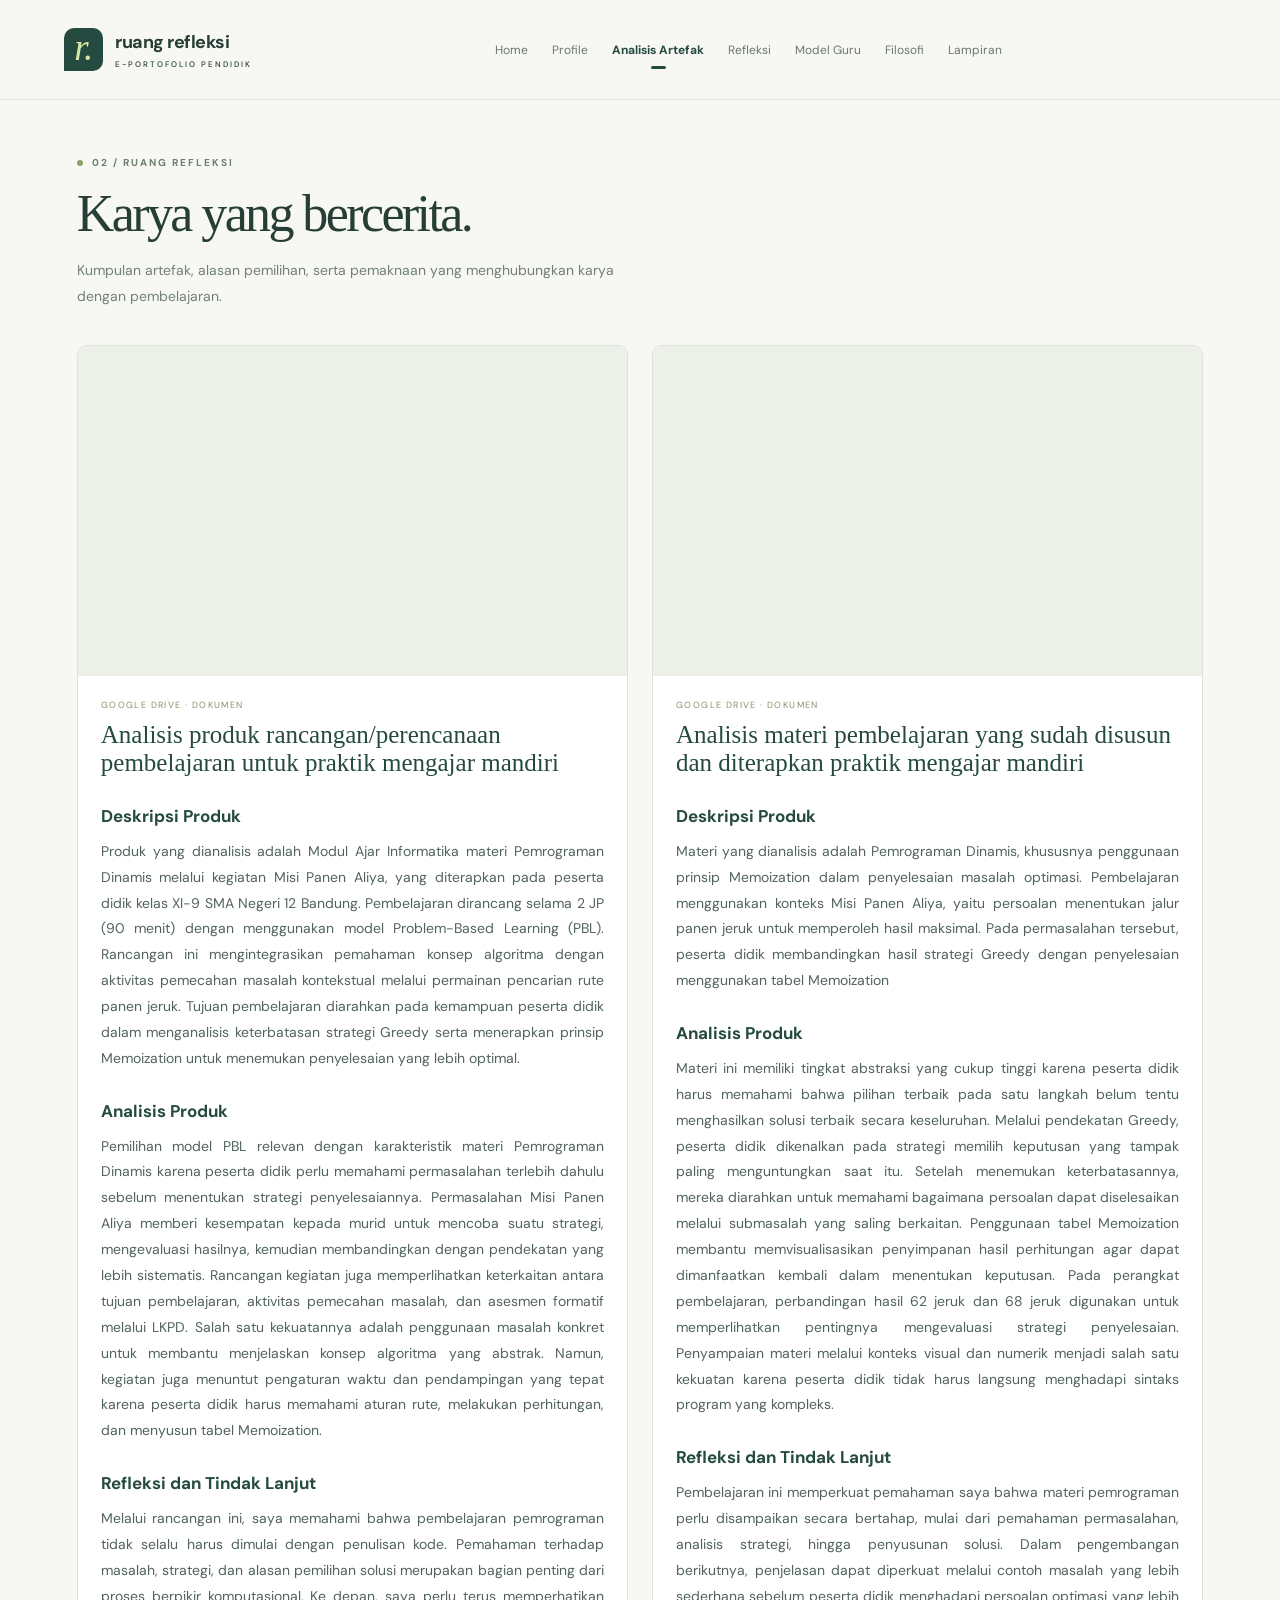
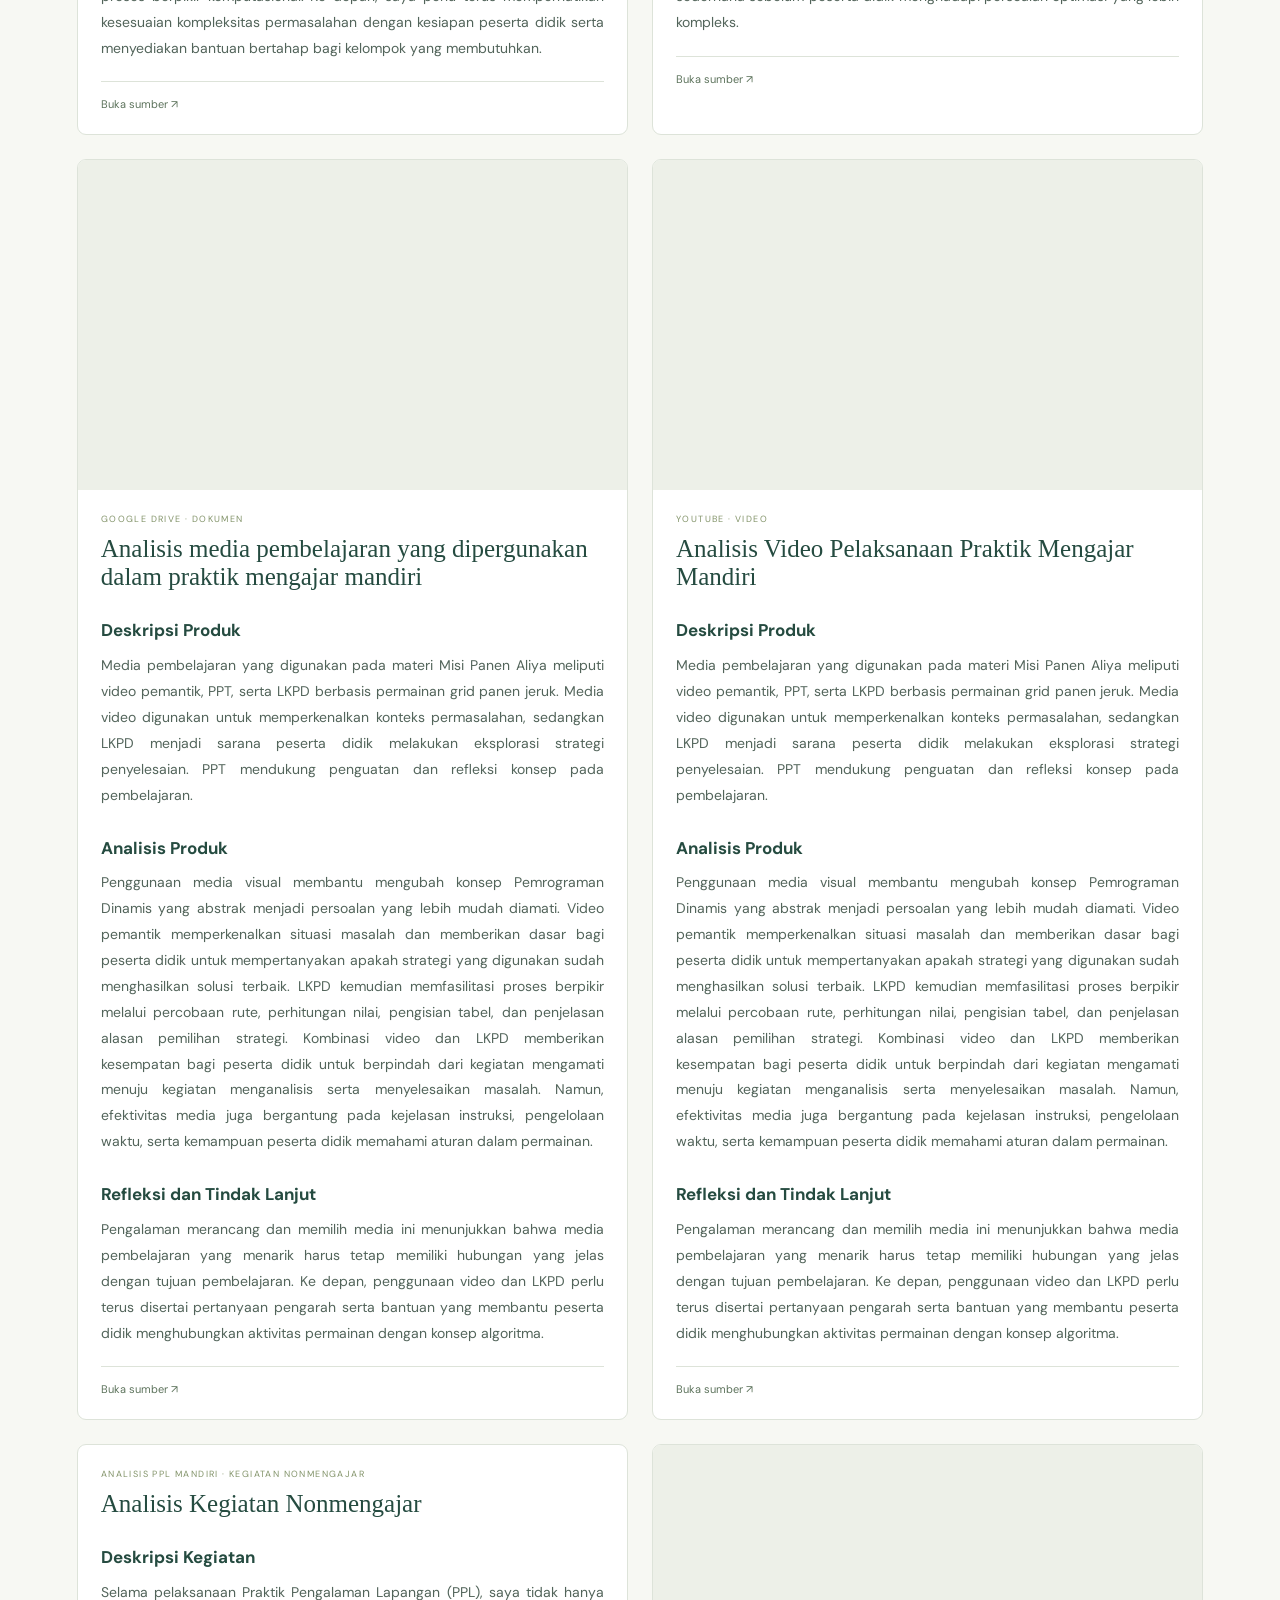
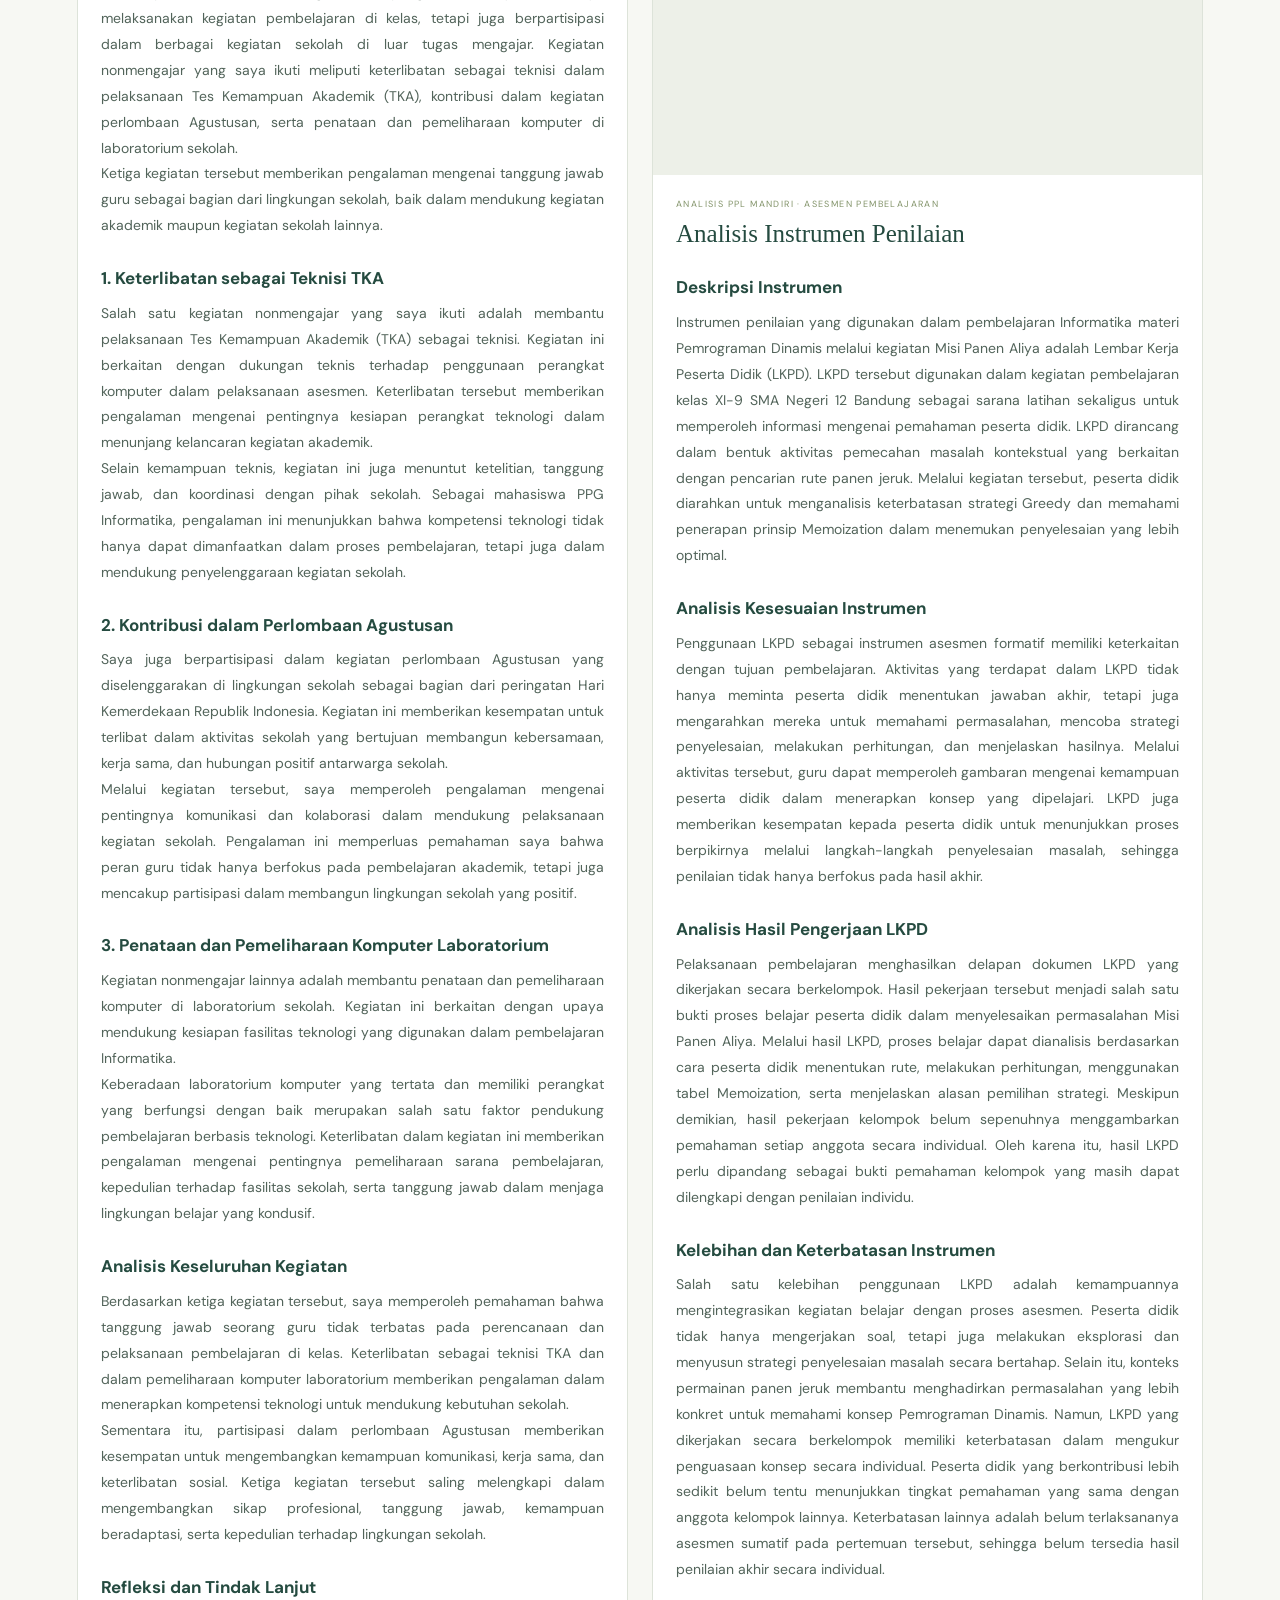
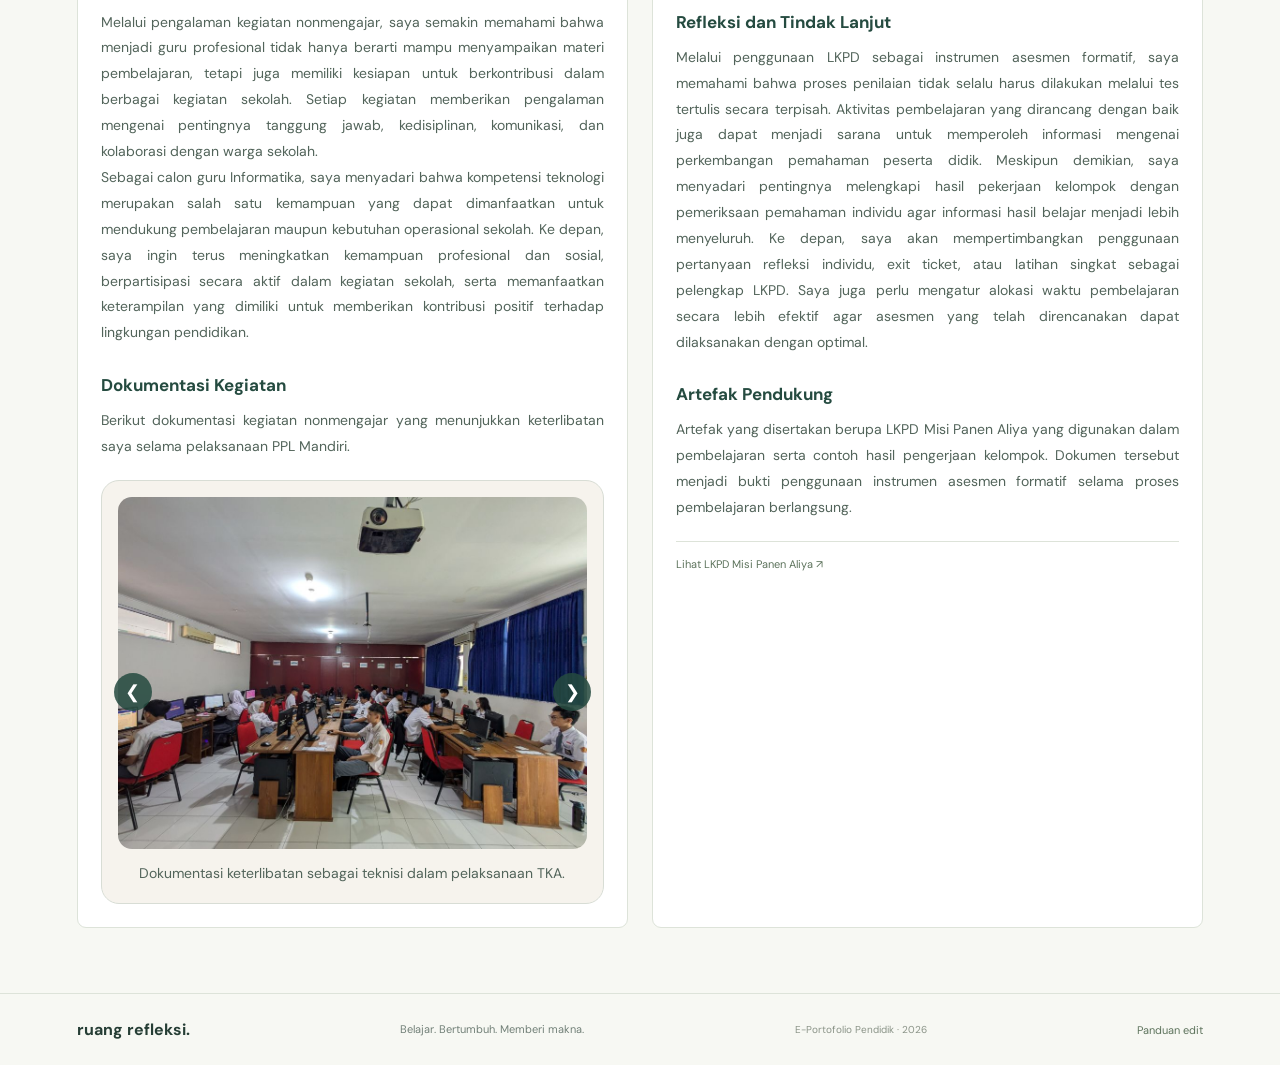
==== analisis-artefak.html @ 3b5f4625 "Add files via upload" ====
<!DOCTYPE html>
<html lang="id">
 <head>
  <meta charset="utf-8"/>
  <meta content="width=device-width, initial-scale=1" name="viewport"/>
  <meta content="#254b40" name="theme-color"/>
  <meta content="E-portofolio perjalanan belajar dan praktik seorang pendidik." name="description"/>
  <title>
   Analisis Artefak · Ruang Refleksi
  </title>
  <link href="assets/css/style.css" rel="stylesheet"/>
 </head>
 <body data-page="analisis">
  <header>
   <a class="brand" href="index.html">
    <span class="brand-icon">
     r.
    </span>
    <span>
     <span id="site-name">
      ruang refleksi
     </span>
     <small id="site-tagline">
      E-PORTOFOLIO PENDIDIK
     </small>
    </span>
   </a>
   <button aria-expanded="false" aria-label="Buka navigasi" class="menu">
    ☰
   </button>
   <nav aria-label="Navigasi utama">
    <a href="index.html">
     Home
    </a>
    <a href="profile.html">
     Profile
    </a>
    <a aria-current="page" class="active" href="analisis-artefak.html">
     Analisis Artefak
    </a>
    <a href="refleksi.html">
     Refleksi
    </a>
    <a href="model-guru.html">
     Model Guru
    </a>
    <a href="filosofi.html">
     Filosofi
    </a>
    <a href="lampiran.html">
     Lampiran
    </a>
   </nav>
  </header>
  <main id="main">
   <!-- KONTEN MULAI — EDIT TEKS LANGSUNG DI HTML INI. -->
   <section class="page-head">
    <div>
     <span class="eyebrow">
      02 / RUANG REFLEKSI
     </span>
     <h1>
      Karya yang bercerita.
     </h1>
     <p>
      Kumpulan artefak, alasan pemilihan, serta pemaknaan yang menghubungkan karya dengan pembelajaran.
     </p>
    </div>
   </section>
   <section class="content">
    <div class="media-grid">
     
 <article class="media-card">
  <div class="media-body">
    <div class="media-type">GOOGLE DRIVE · DOKUMEN</div>
    
    <h2>Analisis produk rancangan/perencanaan pembelajaran untuk praktik mengajar mandiri</h2>
    <p>
      <h3>Deskripsi Produk</h3>
      <p>
        Produk yang dianalisis adalah Modul Ajar Informatika materi Pemrograman Dinamis melalui kegiatan Misi Panen Aliya, yang diterapkan pada peserta didik kelas XI-9 SMA Negeri 12 Bandung.
        Pembelajaran dirancang selama 2 JP (90 menit) dengan menggunakan model Problem-Based Learning (PBL). Rancangan ini mengintegrasikan pemahaman konsep algoritma dengan aktivitas pemecahan masalah kontekstual melalui permainan pencarian rute panen jeruk.
        Tujuan pembelajaran diarahkan pada kemampuan peserta didik dalam menganalisis keterbatasan strategi Greedy serta menerapkan prinsip Memoization untuk menemukan penyelesaian yang lebih optimal.
      </p>
      <h3>Analisis Produk</h3>
      <p>
        Pemilihan model PBL relevan dengan karakteristik materi Pemrograman Dinamis karena peserta didik perlu memahami permasalahan terlebih dahulu sebelum menentukan strategi penyelesaiannya. Permasalahan Misi Panen Aliya memberi kesempatan kepada murid untuk mencoba suatu strategi, mengevaluasi hasilnya, kemudian membandingkan dengan pendekatan yang lebih sistematis.
        Rancangan kegiatan juga memperlihatkan keterkaitan antara tujuan pembelajaran, aktivitas pemecahan masalah, dan asesmen formatif melalui LKPD.
        Salah satu kekuatannya adalah penggunaan masalah konkret untuk membantu menjelaskan konsep algoritma yang abstrak. Namun, kegiatan juga menuntut pengaturan waktu dan pendampingan yang tepat karena peserta didik harus memahami aturan rute, melakukan perhitungan, dan menyusun tabel Memoization.
      </p>
      <h3>Refleksi dan Tindak Lanjut</h3>
      <p>
        Melalui rancangan ini, saya memahami bahwa pembelajaran pemrograman tidak selalu harus dimulai dengan penulisan kode. Pemahaman terhadap masalah, strategi, dan alasan pemilihan solusi merupakan bagian penting dari proses berpikir komputasional.
        Ke depan, saya perlu terus memperhatikan kesesuaian kompleksitas permasalahan dengan kesiapan peserta didik serta menyediakan bantuan bertahap bagi kelompok yang membutuhkan.
      </p>
    </p>
    <div class="media-actions">
      
      <a class="text-link" data-preview href="https://docs.google.com/document/d/1pBpJuQfBL2lelAyznO2Mz57FX7ODbVGz/edit?usp=drive_link&ouid=106558364409421947806&rtpof=true&sd=true" target="_blank" rel="noopener noreferrer">Buka sumber ↗</a>
    </div>
  </div>
</article>
 <article class="media-card">
  <div class="media-body">
    <div class="media-type">GOOGLE DRIVE · DOKUMEN</div>
    
    <h2>Analisis materi pembelajaran yang sudah disusun dan diterapkan praktik mengajar mandiri</h2>
    <p>
      <h3>Deskripsi Produk</h3>
      <p>
        Materi yang dianalisis adalah Pemrograman Dinamis, khususnya penggunaan prinsip Memoization dalam penyelesaian masalah optimasi.
        Pembelajaran menggunakan konteks Misi Panen Aliya, yaitu persoalan menentukan jalur panen jeruk untuk memperoleh hasil maksimal. 
        Pada permasalahan tersebut, peserta didik membandingkan hasil strategi Greedy dengan penyelesaian menggunakan tabel Memoization
      </p>
      <h3>Analisis Produk</h3>
      <p>
        Materi ini memiliki tingkat abstraksi yang cukup tinggi karena peserta didik harus memahami bahwa pilihan terbaik pada satu langkah belum tentu menghasilkan solusi terbaik secara keseluruhan.
        Melalui pendekatan Greedy, peserta didik dikenalkan pada strategi memilih keputusan yang tampak paling menguntungkan saat itu. Setelah menemukan keterbatasannya, mereka diarahkan untuk memahami bagaimana persoalan dapat diselesaikan melalui submasalah yang saling berkaitan.
        Penggunaan tabel Memoization membantu memvisualisasikan penyimpanan hasil perhitungan agar dapat dimanfaatkan kembali dalam menentukan keputusan.
        Pada perangkat pembelajaran, perbandingan hasil 62 jeruk dan 68 jeruk digunakan untuk memperlihatkan pentingnya mengevaluasi strategi penyelesaian.
        Penyampaian materi melalui konteks visual dan numerik menjadi salah satu kekuatan karena peserta didik tidak harus langsung menghadapi sintaks program yang kompleks.
      </p>
      <h3>Refleksi dan Tindak Lanjut</h3>
      <p>
        Pembelajaran ini memperkuat pemahaman saya bahwa materi pemrograman perlu disampaikan secara bertahap, mulai dari pemahaman permasalahan, analisis strategi, hingga penyusunan solusi.
        Dalam pengembangan berikutnya, penjelasan dapat diperkuat melalui contoh masalah yang lebih sederhana sebelum peserta didik menghadapi persoalan optimasi yang lebih kompleks.
      </p>
    </p>
    <div class="media-actions">
      
      <a class="text-link" data-preview href="https://docs.google.com/presentation/d/1k8pSFnNzB1eHciwEt_ORWK68KQJQaun9/edit?usp=drive_link&ouid=106558364409421947806&rtpof=true&sd=true" target="_blank" rel="noopener noreferrer">Buka sumber ↗</a>
    </div>
  </div>
</article>
</article>
 <article class="media-card">
  <div class="media-body">
    <div class="media-type">GOOGLE DRIVE · DOKUMEN</div>
    
    <h2>Analisis media pembelajaran yang dipergunakan dalam praktik mengajar mandiri</h2>
    <p>
      <h3>Deskripsi Produk</h3>
      <p>
        Media pembelajaran yang digunakan pada materi Misi Panen Aliya meliputi video pemantik, PPT, serta LKPD berbasis permainan grid panen jeruk.
        Media video digunakan untuk memperkenalkan konteks permasalahan, sedangkan LKPD menjadi sarana peserta didik melakukan eksplorasi strategi penyelesaian.
        PPT mendukung penguatan dan refleksi konsep pada pembelajaran.
      </p>
      <h3>Analisis Produk</h3>
      <p>
        Penggunaan media visual membantu mengubah konsep Pemrograman Dinamis yang abstrak menjadi persoalan yang lebih mudah diamati.
        Video pemantik memperkenalkan situasi masalah dan memberikan dasar bagi peserta didik untuk mempertanyakan apakah strategi yang digunakan sudah menghasilkan solusi terbaik.
        LKPD kemudian memfasilitasi proses berpikir melalui percobaan rute, perhitungan nilai, pengisian tabel, dan penjelasan alasan pemilihan strategi.
        Kombinasi video dan LKPD memberikan kesempatan bagi peserta didik untuk berpindah dari kegiatan mengamati menuju kegiatan menganalisis serta menyelesaikan masalah.
        Namun, efektivitas media juga bergantung pada kejelasan instruksi, pengelolaan waktu, serta kemampuan peserta didik memahami aturan dalam permainan.
      </p>
      <h3>Refleksi dan Tindak Lanjut</h3>
      <p>
        Pengalaman merancang dan memilih media ini menunjukkan bahwa media pembelajaran yang menarik harus tetap memiliki hubungan yang jelas dengan tujuan pembelajaran.
        Ke depan, penggunaan video dan LKPD perlu terus disertai pertanyaan pengarah serta bantuan yang membantu peserta didik menghubungkan aktivitas permainan dengan konsep algoritma.
      </p>
    </p>
    <div class="media-actions">
      
      <a class="text-link" data-preview href="https://drive.google.com/file/d/1yFOC3ZKuIedPzsVJZBYHTRuFEdhdNtjp/view?usp=drive_link" target="_blank" rel="noopener noreferrer">Buka sumber ↗</a>
    </div>
  </div>
</article>
 <article class="media-card">
  <div class="media-body">
    <div class="media-type">YOUTUBE · VIDEO</div>
    
    <h2>Analisis Video Pelaksanaan Praktik Mengajar Mandiri</h2>

    <p>
      <h3>Deskripsi Produk</h3>
      <p>
        Media pembelajaran yang digunakan pada materi Misi Panen Aliya meliputi video pemantik, PPT, serta LKPD berbasis permainan grid panen jeruk.
        Media video digunakan untuk memperkenalkan konteks permasalahan, sedangkan LKPD menjadi sarana peserta didik melakukan eksplorasi strategi penyelesaian.
        PPT mendukung penguatan dan refleksi konsep pada pembelajaran.
      </p>
      <h3>Analisis Produk</h3>
      <p>
        Penggunaan media visual membantu mengubah konsep Pemrograman Dinamis yang abstrak menjadi persoalan yang lebih mudah diamati.
        Video pemantik memperkenalkan situasi masalah dan memberikan dasar bagi peserta didik untuk mempertanyakan apakah strategi yang digunakan sudah menghasilkan solusi terbaik.
        LKPD kemudian memfasilitasi proses berpikir melalui percobaan rute, perhitungan nilai, pengisian tabel, dan penjelasan alasan pemilihan strategi.
        Kombinasi video dan LKPD memberikan kesempatan bagi peserta didik untuk berpindah dari kegiatan mengamati menuju kegiatan menganalisis serta menyelesaikan masalah.
        Namun, efektivitas media juga bergantung pada kejelasan instruksi, pengelolaan waktu, serta kemampuan peserta didik memahami aturan dalam permainan.
      </p>
      <h3>Refleksi dan Tindak Lanjut</h3>
      <p>
        Pengalaman merancang dan memilih media ini menunjukkan bahwa media pembelajaran yang menarik harus tetap memiliki hubungan yang jelas dengan tujuan pembelajaran.
        Ke depan, penggunaan video dan LKPD perlu terus disertai pertanyaan pengarah serta bantuan yang membantu peserta didik menghubungkan aktivitas permainan dengan konsep algoritma.
      </p>
    </p>
    <div class="media-actions">  
      <a class="text-link" data-preview href="https://drive.google.com/file/d/1ST6KgfFEPW5kL6ogwT5HmSMryOn9hxet/view?usp=drivesdk" target="_blank" rel="noopener noreferrer">Buka sumber ↗</a>
    </div>
  </div>
</article>

<article class="media-card">
  <div class="media-body">

    <div class="media-type">
      ANALISIS PPL MANDIRI · KEGIATAN NONMENGAJAR
    </div>

    <h2>Analisis Kegiatan Nonmengajar</h2>

    <h3>Deskripsi Kegiatan</h3>
    <p>
      Selama pelaksanaan Praktik Pengalaman Lapangan (PPL), saya tidak hanya
      melaksanakan kegiatan pembelajaran di kelas, tetapi juga berpartisipasi
      dalam berbagai kegiatan sekolah di luar tugas mengajar. Kegiatan
      nonmengajar yang saya ikuti meliputi keterlibatan sebagai teknisi dalam
      pelaksanaan Tes Kemampuan Akademik (TKA), kontribusi dalam kegiatan
      perlombaan Agustusan, serta penataan dan pemeliharaan komputer di
      laboratorium sekolah.
    </p>

    <p>
      Ketiga kegiatan tersebut memberikan pengalaman mengenai tanggung jawab
      guru sebagai bagian dari lingkungan sekolah, baik dalam mendukung
      kegiatan akademik maupun kegiatan sekolah lainnya.
    </p>

    <h3>1. Keterlibatan sebagai Teknisi TKA</h3>
    <p>
      Salah satu kegiatan nonmengajar yang saya ikuti adalah membantu
      pelaksanaan Tes Kemampuan Akademik (TKA) sebagai teknisi. Kegiatan ini
      berkaitan dengan dukungan teknis terhadap penggunaan perangkat komputer
      dalam pelaksanaan asesmen. Keterlibatan tersebut memberikan pengalaman
      mengenai pentingnya kesiapan perangkat teknologi dalam menunjang
      kelancaran kegiatan akademik.
    </p>

    <p>
      Selain kemampuan teknis, kegiatan ini juga menuntut ketelitian,
      tanggung jawab, dan koordinasi dengan pihak sekolah. Sebagai mahasiswa
      PPG Informatika, pengalaman ini menunjukkan bahwa kompetensi teknologi
      tidak hanya dapat dimanfaatkan dalam proses pembelajaran, tetapi juga
      dalam mendukung penyelenggaraan kegiatan sekolah.
    </p>

    <h3>2. Kontribusi dalam Perlombaan Agustusan</h3>
    <p>
      Saya juga berpartisipasi dalam kegiatan perlombaan Agustusan yang
      diselenggarakan di lingkungan sekolah sebagai bagian dari peringatan
      Hari Kemerdekaan Republik Indonesia. Kegiatan ini memberikan
      kesempatan untuk terlibat dalam aktivitas sekolah yang bertujuan
      membangun kebersamaan, kerja sama, dan hubungan positif antarwarga
      sekolah.
    </p>

    <p>
      Melalui kegiatan tersebut, saya memperoleh pengalaman mengenai
      pentingnya komunikasi dan kolaborasi dalam mendukung pelaksanaan
      kegiatan sekolah. Pengalaman ini memperluas pemahaman saya bahwa peran
      guru tidak hanya berfokus pada pembelajaran akademik, tetapi juga
      mencakup partisipasi dalam membangun lingkungan sekolah yang positif.
    </p>

    <h3>3. Penataan dan Pemeliharaan Komputer Laboratorium</h3>
    <p>
      Kegiatan nonmengajar lainnya adalah membantu penataan dan pemeliharaan
      komputer di laboratorium sekolah. Kegiatan ini berkaitan dengan upaya
      mendukung kesiapan fasilitas teknologi yang digunakan dalam pembelajaran
      Informatika.
    </p>

    <p>
      Keberadaan laboratorium komputer yang tertata dan memiliki perangkat
      yang berfungsi dengan baik merupakan salah satu faktor pendukung
      pembelajaran berbasis teknologi. Keterlibatan dalam kegiatan ini
      memberikan pengalaman mengenai pentingnya pemeliharaan sarana
      pembelajaran, kepedulian terhadap fasilitas sekolah, serta tanggung
      jawab dalam menjaga lingkungan belajar yang kondusif.
    </p>

    <h3>Analisis Keseluruhan Kegiatan</h3>
    <p>
      Berdasarkan ketiga kegiatan tersebut, saya memperoleh pemahaman bahwa
      tanggung jawab seorang guru tidak terbatas pada perencanaan dan
      pelaksanaan pembelajaran di kelas. Keterlibatan sebagai teknisi TKA dan
      dalam pemeliharaan komputer laboratorium memberikan pengalaman dalam
      menerapkan kompetensi teknologi untuk mendukung kebutuhan sekolah.
    </p>

    <p>
      Sementara itu, partisipasi dalam perlombaan Agustusan memberikan
      kesempatan untuk mengembangkan kemampuan komunikasi, kerja sama, dan
      keterlibatan sosial. Ketiga kegiatan tersebut saling melengkapi dalam
      mengembangkan sikap profesional, tanggung jawab, kemampuan beradaptasi,
      serta kepedulian terhadap lingkungan sekolah.
    </p>

    <h3>Refleksi dan Tindak Lanjut</h3>
    <p>
      Melalui pengalaman kegiatan nonmengajar, saya semakin memahami bahwa
      menjadi guru profesional tidak hanya berarti mampu menyampaikan materi
      pembelajaran, tetapi juga memiliki kesiapan untuk berkontribusi dalam
      berbagai kegiatan sekolah. Setiap kegiatan memberikan pengalaman
      mengenai pentingnya tanggung jawab, kedisiplinan, komunikasi, dan
      kolaborasi dengan warga sekolah.
    </p>

    <p>
      Sebagai calon guru Informatika, saya menyadari bahwa kompetensi
      teknologi merupakan salah satu kemampuan yang dapat dimanfaatkan untuk
      mendukung pembelajaran maupun kebutuhan operasional sekolah. Ke depan,
      saya ingin terus meningkatkan kemampuan profesional dan sosial,
      berpartisipasi secara aktif dalam kegiatan sekolah, serta memanfaatkan
      keterampilan yang dimiliki untuk memberikan kontribusi positif terhadap
      lingkungan pendidikan.
    </p>

    <h3>Dokumentasi Kegiatan</h3>
    <p>
      Berikut dokumentasi kegiatan nonmengajar yang menunjukkan keterlibatan
      saya selama pelaksanaan PPL Mandiri.
    </p>

    <div class="photo-carousel">
      <button class="carousel-btn prev" type="button">&#10094;</button>

      <div class="carousel-track">
        <div class="carousel-slide active">
          <img src="assets/img/TKA.jpg" alt="Dokumentasi kegiatan teknisi TKA">
          <p class="caption">Dokumentasi keterlibatan sebagai teknisi dalam pelaksanaan TKA.</p>
        </div>

        <div class="carousel-slide">
          <img src="assets/img/agustusan.jpg" alt="Dokumentasi kegiatan perlombaan Agustusan">
          <p class="caption">Dokumentasi kontribusi dalam kegiatan perlombaan Agustusan di sekolah.</p>
        </div>

        <div class="carousel-slide">
          <img src="assets/img/LAB.jpg" alt="Dokumentasi penataan komputer laboratorium">
          <p class="caption">Dokumentasi penataan dan pemeliharaan komputer laboratorium sekolah.</p>
        </div>
      </div>

      <button class="carousel-btn next" type="button">&#10095;</button>
    </div>

  </div>
</article>

<article class="media-card">
  <div class="media-body">

    <div class="media-type">
      ANALISIS PPL MANDIRI · ASESMEN PEMBELAJARAN
    </div>

    <h2>
      Analisis Instrumen Penilaian
    </h2>

    <h3>Deskripsi Instrumen</h3>

    <p>
      Instrumen penilaian yang digunakan dalam pembelajaran
      Informatika materi Pemrograman Dinamis melalui kegiatan
      Misi Panen Aliya adalah Lembar Kerja Peserta Didik
      (LKPD). LKPD tersebut digunakan dalam kegiatan
      pembelajaran kelas XI-9 SMA Negeri 12 Bandung
      sebagai sarana latihan sekaligus untuk memperoleh
      informasi mengenai pemahaman peserta didik.

      LKPD dirancang dalam bentuk aktivitas pemecahan
      masalah kontekstual yang berkaitan dengan pencarian
      rute panen jeruk. Melalui kegiatan tersebut,
      peserta didik diarahkan untuk menganalisis
      keterbatasan strategi Greedy dan memahami
      penerapan prinsip Memoization dalam menemukan
      penyelesaian yang lebih optimal.
    </p>

    <h3>Analisis Kesesuaian Instrumen</h3>

    <p>
      Penggunaan LKPD sebagai instrumen asesmen formatif
      memiliki keterkaitan dengan tujuan pembelajaran.
      Aktivitas yang terdapat dalam LKPD tidak hanya
      meminta peserta didik menentukan jawaban akhir,
      tetapi juga mengarahkan mereka untuk memahami
      permasalahan, mencoba strategi penyelesaian,
      melakukan perhitungan, dan menjelaskan hasilnya.

      Melalui aktivitas tersebut, guru dapat memperoleh
      gambaran mengenai kemampuan peserta didik dalam
      menerapkan konsep yang dipelajari.

      LKPD juga memberikan kesempatan kepada peserta
      didik untuk menunjukkan proses berpikirnya
      melalui langkah-langkah penyelesaian masalah,
      sehingga penilaian tidak hanya berfokus
      pada hasil akhir.
    </p>

    <h3>Analisis Hasil Pengerjaan LKPD</h3>

    <p>
      Pelaksanaan pembelajaran menghasilkan delapan
      dokumen LKPD yang dikerjakan secara berkelompok.
      Hasil pekerjaan tersebut menjadi salah satu
      bukti proses belajar peserta didik dalam
      menyelesaikan permasalahan Misi Panen Aliya.

      Melalui hasil LKPD, proses belajar dapat
      dianalisis berdasarkan cara peserta didik
      menentukan rute, melakukan perhitungan,
      menggunakan tabel Memoization, serta
      menjelaskan alasan pemilihan strategi.

      Meskipun demikian, hasil pekerjaan kelompok
      belum sepenuhnya menggambarkan pemahaman
      setiap anggota secara individual. Oleh karena
      itu, hasil LKPD perlu dipandang sebagai
      bukti pemahaman kelompok yang masih dapat
      dilengkapi dengan penilaian individu.
    </p>

    <h3>Kelebihan dan Keterbatasan Instrumen</h3>

    <p>
      Salah satu kelebihan penggunaan LKPD adalah
      kemampuannya mengintegrasikan kegiatan belajar
      dengan proses asesmen. Peserta didik tidak
      hanya mengerjakan soal, tetapi juga melakukan
      eksplorasi dan menyusun strategi penyelesaian
      masalah secara bertahap.

      Selain itu, konteks permainan panen jeruk
      membantu menghadirkan permasalahan yang
      lebih konkret untuk memahami konsep
      Pemrograman Dinamis.

      Namun, LKPD yang dikerjakan secara berkelompok
      memiliki keterbatasan dalam mengukur penguasaan
      konsep secara individual. Peserta didik yang
      berkontribusi lebih sedikit belum tentu
      menunjukkan tingkat pemahaman yang sama
      dengan anggota kelompok lainnya.

      Keterbatasan lainnya adalah belum terlaksananya
      asesmen sumatif pada pertemuan tersebut, sehingga
      belum tersedia hasil penilaian akhir secara
      individual.
    </p>

    <h3>Refleksi dan Tindak Lanjut</h3>

    <p>
      Melalui penggunaan LKPD sebagai instrumen
      asesmen formatif, saya memahami bahwa proses
      penilaian tidak selalu harus dilakukan melalui
      tes tertulis secara terpisah.

      Aktivitas pembelajaran yang dirancang dengan
      baik juga dapat menjadi sarana untuk memperoleh
      informasi mengenai perkembangan pemahaman
      peserta didik.

      Meskipun demikian, saya menyadari pentingnya
      melengkapi hasil pekerjaan kelompok dengan
      pemeriksaan pemahaman individu agar informasi
      hasil belajar menjadi lebih menyeluruh.

      Ke depan, saya akan mempertimbangkan penggunaan
      pertanyaan refleksi individu, exit ticket,
      atau latihan singkat sebagai pelengkap LKPD.
      Saya juga perlu mengatur alokasi waktu
      pembelajaran secara lebih efektif agar
      asesmen yang telah direncanakan dapat
      dilaksanakan dengan optimal.
    </p>

    <h3>Artefak Pendukung</h3>

    <p>
      Artefak yang disertakan berupa LKPD Misi
      Panen Aliya yang digunakan dalam pembelajaran
      serta contoh hasil pengerjaan kelompok.
      Dokumen tersebut menjadi bukti penggunaan
      instrumen asesmen formatif selama proses
      pembelajaran berlangsung.
    </p>

    <div class="media-actions">
      <a
        class="text-link"
        data-preview
        href="https://drive.google.com/file/d/1ObO5wQFuP6cIlyj8eUk5MyPRuB5h0PDN/view?usp=drive_link"
        target="_blank"
        rel="noopener noreferrer">
        Lihat LKPD Misi Panen Aliya ↗
      </a>
    </div>
  </div>
</article>

     <!-- DAFTAR MEDIA SELESAI -->
    </div>
    <div class="empty" data-empty-media="">
     <span class="icon">
      ▧
     </span>
     <h2>
      Ruang untuk karya Anda.
     </h2>
     <p>
      Dokumen dan video pendukung pembelajaran akan ditampilkan di sini.
     </p>
    </div>
   </section>
   <!-- KONTEN SELESAI -->
  </main>
  <footer>
   <a class="footer-brand" href="index.html">
    ruang refleksi.
   </a>
   <p>
    Belajar. Bertumbuh. Memberi makna.
   </p>
   <span>
    E-Portofolio Pendidik · 2026
   </span>
   <a class="text-link" href="PANDUAN.html">
    Panduan edit
   </a>
  </footer>
  <script defer="True" src="assets/js/main.js">
  </script>
 </body>
</html>
---- assets/css/style.css ----
@import url('https://fonts.googleapis.com/css2?family=DM+Sans:wght@400;500;600;700&display=swap');
:root{--bg:#f7f8f3;--ink:#263e35;--muted:#728078;--line:#dde3d9;--green:#254b40;--lime:#d9e7a9;--serif:Georgia,serif}*{box-sizing:border-box}body{margin:0;background:var(--bg);color:var(--ink);font:14px 'DM Sans',sans-serif}button,input,textarea,select{font:inherit}button{cursor:pointer}a{color:inherit;text-decoration:none}header{height:100px;border-bottom:1px solid var(--line);display:flex;align-items:center;gap:28px;padding:0 5%}.brand{display:flex;align-items:center;gap:12px;white-space:nowrap;font-weight:700;font-size:18px;letter-spacing:-.5px}.brand small{display:block;font-size:8px;letter-spacing:2px;margin-top:5px;font-weight:500}.brand-icon{background:var(--green);color:var(--lime);width:39px;height:43px;border-radius:10px 10px 10px 0;text-align:center;font:italic 37px var(--serif);line-height:40px}nav{display:flex;justify-content:center;gap:24px;flex:1}nav a{font-size:12px;white-space:nowrap;color:#6c786f;padding:12px 0;position:relative}nav a.active{color:var(--green);font-weight:700}nav a.active:after{content:'';position:absolute;bottom:1px;width:15px;height:3px;border-radius:4px;background:var(--green);left:calc(50% - 7px)}.btn{display:inline-flex;align-items:center;justify-content:center;gap:18px;border:1px solid #cbd5c9;border-radius:7px;background:transparent;padding:13px 18px;color:var(--ink);font-size:12px;font-weight:600}.btn:hover{background:#e9efdf}.primary{background:var(--green);color:#fff;border-color:var(--green)}.primary:hover{background:#173d31}.settings{font-size:11px;white-space:nowrap}.menu{display:none}main{max-width:1320px;margin:auto;padding:0 6%}.eyebrow{font-size:10px;letter-spacing:2px;font-weight:700;color:#6c7f6d;display:flex;align-items:center;gap:9px}.eyebrow:before{content:'';height:6px;width:6px;border-radius:50%;background:#8aa266}h1,h2,h3,p{margin:0}h1{font:400 clamp(44px,4.9vw,70px)/1.1 var(--serif);letter-spacing:-2.6px}h1 em{color:#779064;font-weight:400}p{line-height:1.85;color:var(--muted)}.hero{display:grid;grid-template-columns:1.08fr 1fr;gap:60px;align-items:center;padding:72px 0 66px}.hero h1{margin:23px 0}.hero p{max-width:450px;font-size:14px}.hero-actions{display:flex;gap:12px;margin:29px 0}.hero-note{font-size:11px;display:flex;align-items:center;gap:10px;color:#7d897b}.hero-note span{width:20px;height:1px;background:#a1ae97}.art{height:380px;position:relative;display:flex;align-items:center;justify-content:center}.art:before{content:'';position:absolute;background:#e8edde;width:350px;height:350px;border-radius:50%}.grid-art{position:absolute;inset:10px;background-image:radial-gradient(#abb59c 1px,transparent 1px);background-size:18px 18px;opacity:.3}.paper{width:263px;height:306px;background:#fffef8;transform:rotate(-8deg);padding:26px;border:1px solid #d9dfcd;border-radius:7px;box-shadow:0 18px 25px #34462b0b;position:relative}.paper-label{font-size:8px;letter-spacing:2px;color:#839076}.paper h2{font:31px/1.1 var(--serif);margin:22px 0 16px}.paper-lines{height:30px;background:repeating-linear-gradient(transparent 0 9px,#dfe4d8 9px 10px)}.paper-tag{margin-top:17px;border:1px solid #dce3d4;display:inline-block;padding:5px 8px;font-size:8px;border-radius:4px}.small-card{position:absolute;right:-4px;bottom:41px;background:var(--green);color:#fff;width:200px;padding:23px;border-radius:8px;transform:rotate(7deg);box-shadow:0 14px 20px #34462b19}.flower{font:45px var(--serif);color:#dbe9ac;line-height:1}.small-card h3{font:23px var(--serif);margin:12px 0 8px}.small-card p{font-size:9px;color:#c5d2c6;line-height:1.6}.floating{position:absolute;top:39px;right:-10px;background:white;border:1px solid #e1e5d8;border-radius:30px;padding:11px 16px;font-size:10px;box-shadow:0 6px 15px #23392609}.floating span{color:#8ba060;margin-right:7px}.art-number{position:absolute;left:5px;bottom:12px;font:italic 14px var(--serif);color:#8d9b80}.section-head{border-top:1px solid var(--line);padding-top:30px;display:flex;align-items:end;justify-content:space-between;gap:20px;margin-bottom:26px}.section-head h2{font:32px var(--serif);letter-spacing:-.5px;margin-top:10px}.text-link{font-size:11px;color:#5d735c;display:inline-flex;gap:15px}.journey{display:grid;grid-template-columns:repeat(3,1fr);gap:18px}.journey-card{padding:25px;border:1px solid var(--line);border-radius:9px;background:#fcfdf8;position:relative;min-height:198px;transition:transform .2s,background .2s}.journey-card:hover{transform:translateY(-4px);background:#edf1e5}.card-top{display:flex;justify-content:space-between;align-items:center;margin-bottom:25px}.icon{width:37px;height:37px;border:1px solid #dce3cf;border-radius:9px;display:grid;place-items:center;font-size:21px;color:#6f8658}.card-no{font-size:10px;color:#9ba490}.journey-card h3{font:23px var(--serif);margin-bottom:9px}.journey-card p{font-size:12px;max-width:240px}.card-arrow{position:absolute;right:24px;bottom:24px}.quote{display:flex;gap:35px;align-items:center;margin:38px 0 50px;background:#edf1e3;border-radius:9px;padding:28px 35px}.quote>span{font:65px var(--serif);color:#91a376;height:50px}.quote blockquote{font:italic 23px/1.4 var(--serif);margin:0}.quote small{display:block;font:9px 'DM Sans',sans-serif;letter-spacing:1.6px;color:#849071;margin-top:9px}footer{border-top:1px solid var(--line);padding:25px 6%;display:flex;justify-content:space-between;align-items:center;font-size:10px;color:#8a9387}.footer-brand{font-size:16px;color:var(--ink);font-weight:700}footer p{font-size:11px}.page-head{padding:56px 0 35px;display:flex;justify-content:space-between;align-items:end;gap:25px}.page-head h1{font-size:52px;margin:16px 0}.page-head p{max-width:580px}.page-head .btn{white-space:nowrap}.content{padding-bottom:65px;min-height:520px}.banner{background:#eaf0df;border:1px solid #dce5ce;border-radius:8px;padding:16px 20px;font-size:12px;line-height:1.7;color:#627751;margin-bottom:25px}.toolbar{display:flex;justify-content:space-between;align-items:center;margin-bottom:25px;gap:20px}.filters{display:flex;gap:5px;padding:4px;border:1px solid var(--line);border-radius:7px}.filter{border:0;background:none;color:#7c8877;font-size:12px;padding:9px 17px;border-radius:4px}.filter.active{background:var(--green);color:#fff}.count{font-size:11px;color:#8b9585}.empty{border:1px dashed #cbd5bf;border-radius:10px;text-align:center;padding:65px 20px;background:#fafbf6}.empty .icon{margin:0 auto 20px;width:50px;height:50px}.empty h2{font:28px var(--serif);margin-bottom:12px}.empty p{max-width:440px;margin:0 auto 23px;font-size:13px}.media-grid{display:grid;grid-template-columns:1fr 1fr;gap:24px}.media-card{overflow:hidden;border:1px solid var(--line);border-radius:9px;background:#fff}.media-preview{width:100%;height:330px;background:#edf0e8;border:0;display:block}.media-preview.youtube{height:auto;aspect-ratio:16/9}.media-body{padding:23px}.media-type{font-size:9px;letter-spacing:1.4px;color:#829369;margin-bottom:10px}.media-body h2{font:25px var(--serif);margin-bottom:10px}.media-body p{font-size:12px;white-space:pre-wrap}.media-actions{display:flex;align-items:center;gap:12px;margin-top:20px;border-top:1px solid var(--line);padding-top:15px}.media-actions .text-link{margin-right:auto}.mini{font-size:11px;background:none;border:0;color:#79866e;padding:5px}.mini:hover{text-decoration:underline}.prose-grid{display:grid;grid-template-columns:280px 1fr;gap:45px}.portrait{border-radius:120px 120px 12px 12px;background:#e3ead7;min-height:310px;display:flex;align-items:center;justify-content:center;border:1px solid #d6dfc9;overflow:hidden}.portrait svg{width:150px;height:180px;color:#8da378}.profile-card{text-align:center}.profile-card h2{font:27px var(--serif);margin:20px 0 6px}.profile-card p{font-size:12px}.prose{background:#fffef9;border:1px solid var(--line);border-radius:9px;padding:35px}.prose h2{font:30px var(--serif);margin-bottom:18px}.prose h3{font:23px var(--serif);margin:25px 0 12px}.prose p{white-space:pre-wrap;font-size:14px}.principles{display:grid;grid-template-columns:1fr 1fr;gap:18px}.principle{background:#fffef9;border:1px solid var(--line);border-radius:9px;padding:29px}.principle>span{font:italic 29px var(--serif);color:#96a77e}.principle h2{font:25px var(--serif);margin:19px 0 12px}.principle p{font-size:13px;white-space:pre-wrap}.reflection{display:grid;grid-template-columns:120px 1fr;gap:30px;border-bottom:1px solid var(--line);padding:30px 0}.reflection:first-child{border-top:1px solid var(--line)}.reflection>span{font-size:10px;letter-spacing:1.4px;color:#8d9b7e}.reflection h2{font:28px var(--serif);margin-bottom:13px}.reflection p{white-space:pre-wrap;font-size:14px}.manage-grid{display:grid;gap:12px}.manage-grid .btn{justify-content:space-between}.help{font-size:12px;margin:20px 0;color:var(--muted);line-height:1.8}.warning{font-size:11px;color:#7a866e;line-height:1.7;padding:13px;background:#eff3e8;border-radius:6px}dialog{border:1px solid var(--line);border-radius:13px;padding:30px;width:min(600px,calc(100% - 28px));max-height:90vh;color:var(--ink);background:var(--bg)}dialog::backdrop{background:#19372a80;backdrop-filter:blur(4px)}.modal-top{display:flex;align-items:center;justify-content:space-between}.close{border:0;background:none;color:#607653;font-size:24px}.modal-actions .close{font-size:12px;border:1px solid var(--line)}dialog h2{font:33px var(--serif);margin:20px 0}label{display:block;font-size:12px;margin:17px 0 6px}input,textarea,select{width:100%;background:#fff;border:1px solid #ced8c7;border-radius:6px;padding:12px;color:var(--ink)}textarea{min-height:110px;resize:vertical}input:focus,textarea:focus,button:focus-visible,a:focus-visible{outline:2px solid #92a86a;outline-offset:3px}.modal-actions{display:flex;justify-content:end;gap:10px;margin-top:25px}#form-error{color:#9c442f;font-size:12px}#toast{position:fixed;bottom:25px;left:50%;transform:translateX(-50%);background:var(--green);color:#fff;border-radius:8px;padding:14px 22px;z-index:10;font-size:12px;display:none}
@media(max-width:1150px){header{gap:20px;padding:0 4%}nav{gap:15px}.settings{padding:11px;font-size:10px}.brand{font-size:16px}.hero{gap:30px}.art{transform:scale(.9)}main{padding:0 5%}}@media(max-width:900px){header{height:80px;justify-content:space-between;position:relative}.menu{display:block;border:0;background:none;font-size:23px;color:var(--ink);margin-left:auto}nav{display:none;position:absolute;top:80px;left:0;right:0;background:var(--bg);border-bottom:1px solid var(--line);padding:20px;z-index:5;flex-wrap:wrap;gap:20px}nav.open{display:flex}.hero{gap:10px;padding:45px 0}.hero h1{font-size:52px}.art{transform:scale(.8);margin:0 -30px}.hero-actions{flex-wrap:wrap}.journey-card{padding:20px}.prose-grid{grid-template-columns:220px 1fr;gap:25px}}@media(max-width:650px){.settings{font-size:10px}.brand small{font-size:7px}.hero{grid-template-columns:1fr;padding:43px 0 30px}.hero h1{font-size:52px}.hero p{font-size:13px}.art{height:330px;transform:scale(.88);max-width:380px;width:100%;margin:0 auto}.floating{right:-5px}.hero-note{font-size:10px}.journey{grid-template-columns:1fr}.journey-card{min-height:160px}.card-top{margin-bottom:15px}.journey-card p{max-width:85%}.section-head h2{font-size:29px}.section-head .text-link{display:none}.quote{padding:23px;gap:20px}.quote blockquote{font-size:20px}footer{gap:13px;flex-wrap:wrap}footer p{display:none}main{padding:0 6%}.page-head{align-items:start;flex-direction:column;padding-top:38px}.page-head h1{font-size:44px}.media-grid,.principles,.prose-grid{grid-template-columns:1fr}.portrait{min-height:230px;max-width:250px;margin:auto}.prose{padding:25px}.reflection{grid-template-columns:1fr;gap:12px}.toolbar{align-items:start;flex-direction:column;gap:12px}.filter{padding:9px 14px}.content{min-height:450px}.media-preview{height:380px}h1{letter-spacing:-1.7px}}

[hidden]{display:none!important}

.media-origin{font-size:10px!important;color:#98a28d;margin-top:10px}.brand>span:last-child{display:block}

/* Teks sekarang berupa HTML biasa. */
.prose p,.principle p,.reflection p,.media-body p{white-space:normal}
.media-error{margin:16px}
/*body[data-page="analisis"] .media-body > p {
    text-align: justify !important;
    text-align-last: left;
    line-height: 1.8;
}*/
body[data-page="analisis"] .media-body h3 {
    font-family: 'DM Sans', sans-serif;
    font-size: 17px;
    font-weight: 700;
    color: #254b40;
    margin-top: 28px;
    margin-bottom: 10px;
    line-height: 1.4;
    text-align: left;
}
body[data-page="analisis"] .media-body h2 {
    color: #254b40;
    font-family: Georgia, serif;
    font-size: 25px;
}

body[data-page="analisis"] .media-body p {
    color: #52645a;
    font-size: 14px;
    line-height: 1.85;
    text-align: justify;
}
.photo-carousel {
  position: relative;
  margin-top: 20px;
  border-radius: 18px;
  overflow: hidden;
  background: #f6f3ed;
  border: 1px solid #d8ddd5;
  padding: 16px;
}

.carousel-track {
  position: relative;
}

.carousel-slide {
  display: none;
  text-align: center;
}

.carousel-slide.active {
  display: block;
}

.carousel-slide img {
  width: 100%;
  max-height: 420px;
  object-fit: cover;
  border-radius: 14px;
  display: block;
  margin: 0 auto;
}

.carousel-slide .caption {
  margin-top: 12px;
  font-size: 13px;
  color: #5c6b63;
  text-align: center !important;
  line-height: 1.6;
}

.carousel-btn {
  position: absolute;
  top: 50%;
  transform: translateY(-50%);
  background: rgba(37, 75, 64, 0.85);
  color: #fff;
  border: none;
  width: 38px;
  height: 38px;
  border-radius: 50%;
  cursor: pointer;
  font-size: 18px;
  z-index: 3;
}

.carousel-btn.prev {
  left: 12px;
}

.carousel-btn.next {
  right: 12px;
}

.carousel-btn:hover {
  background: #254b40;
}

/* FOTO PROFIL */
.portrait {
    width: 100%;
    height: 310px;
    overflow: hidden;
    border-radius: 120px 120px 12px 12px;
    background: #e3ead7;
}

.portrait .profile-photo {
    width: 100%;
    height: 100%;
    object-fit: cover;
    object-position: center 25%;
    display: block;
}

/* REFLEKSI - RATA KANAN KIRI */
body[data-page="refleksi"] .reflection p {
    text-align: justify;
    text-align-last: left;
    white-space: normal;
    line-height: 1.9;
    font-size: 14px;
    color: #52645a;
}

/* Jarak antarbagian refleksi */
body[data-page="refleksi"] .reflection {
    padding-top: 35px;
    padding-bottom: 35px;
}

/* Judul refleksi */
body[data-page="refleksi"] .reflection h2 {
    color: #254b40;
    margin-bottom: 18px;
}
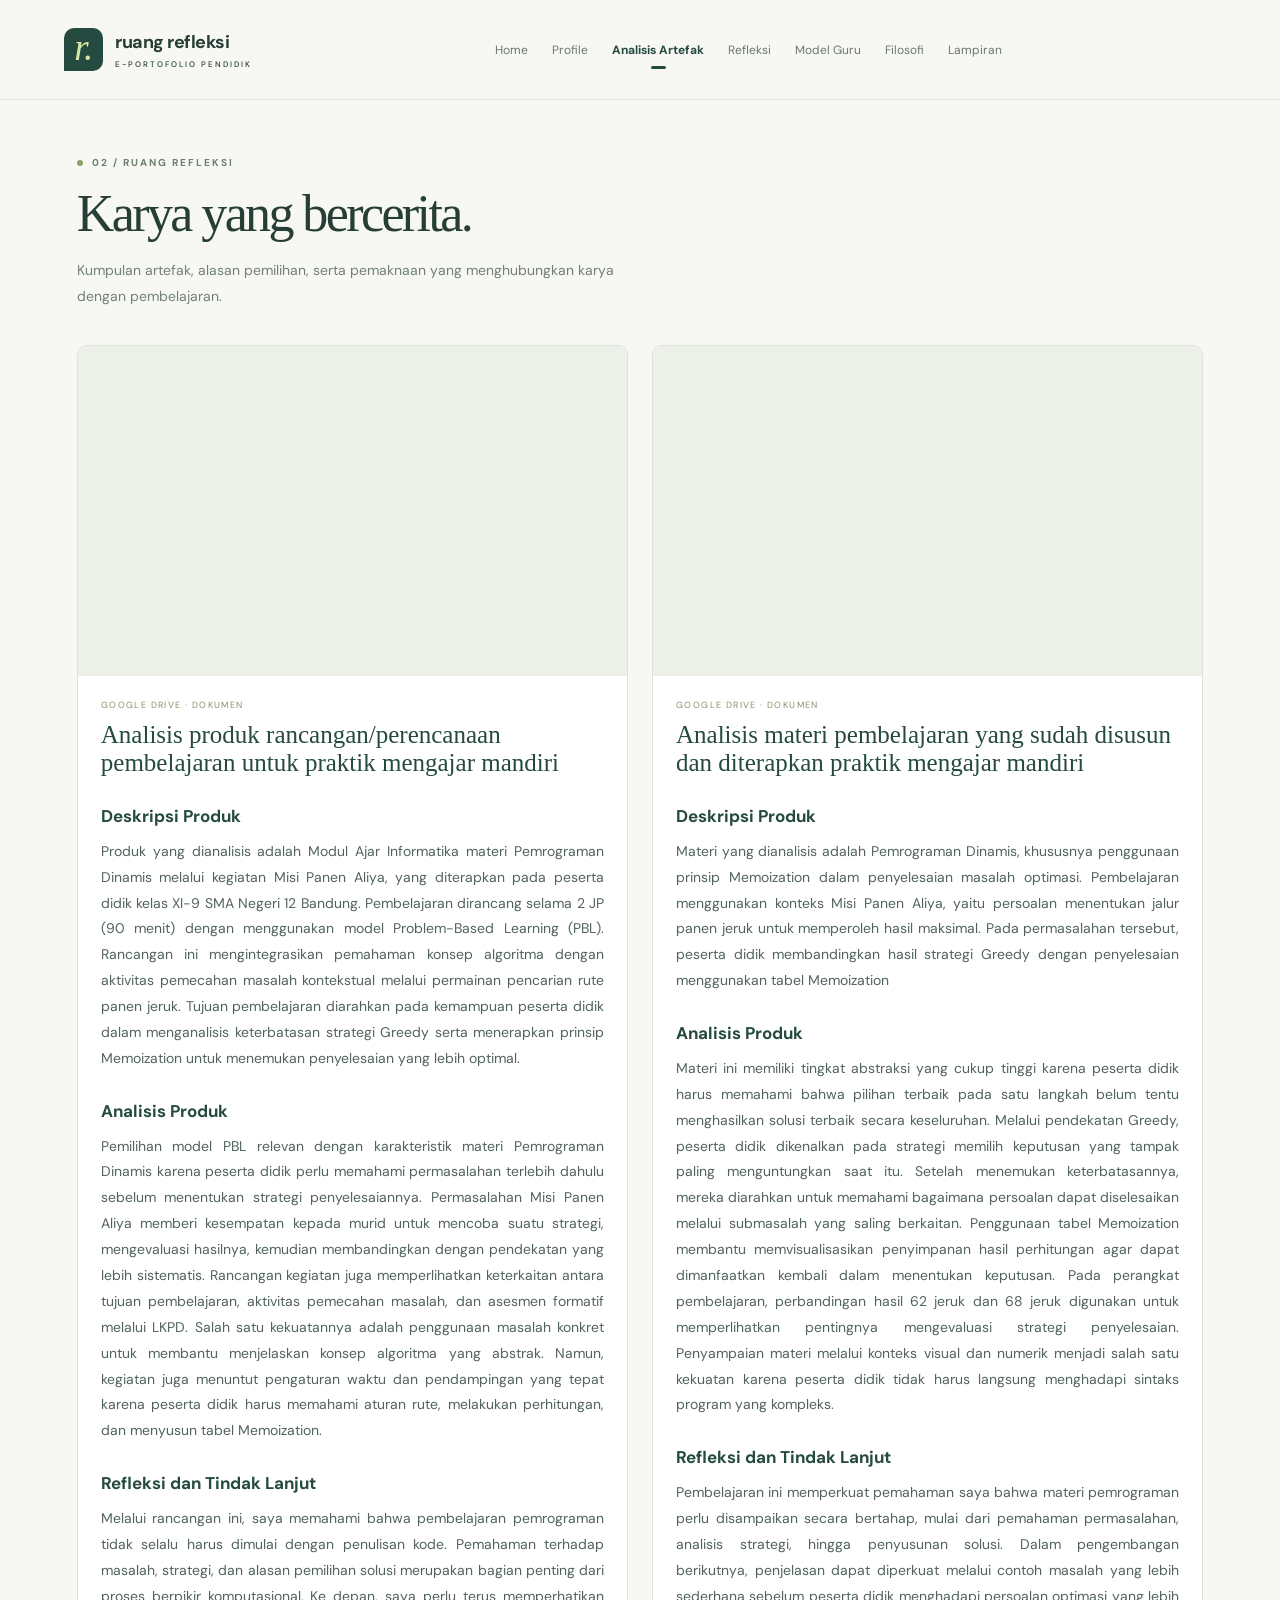
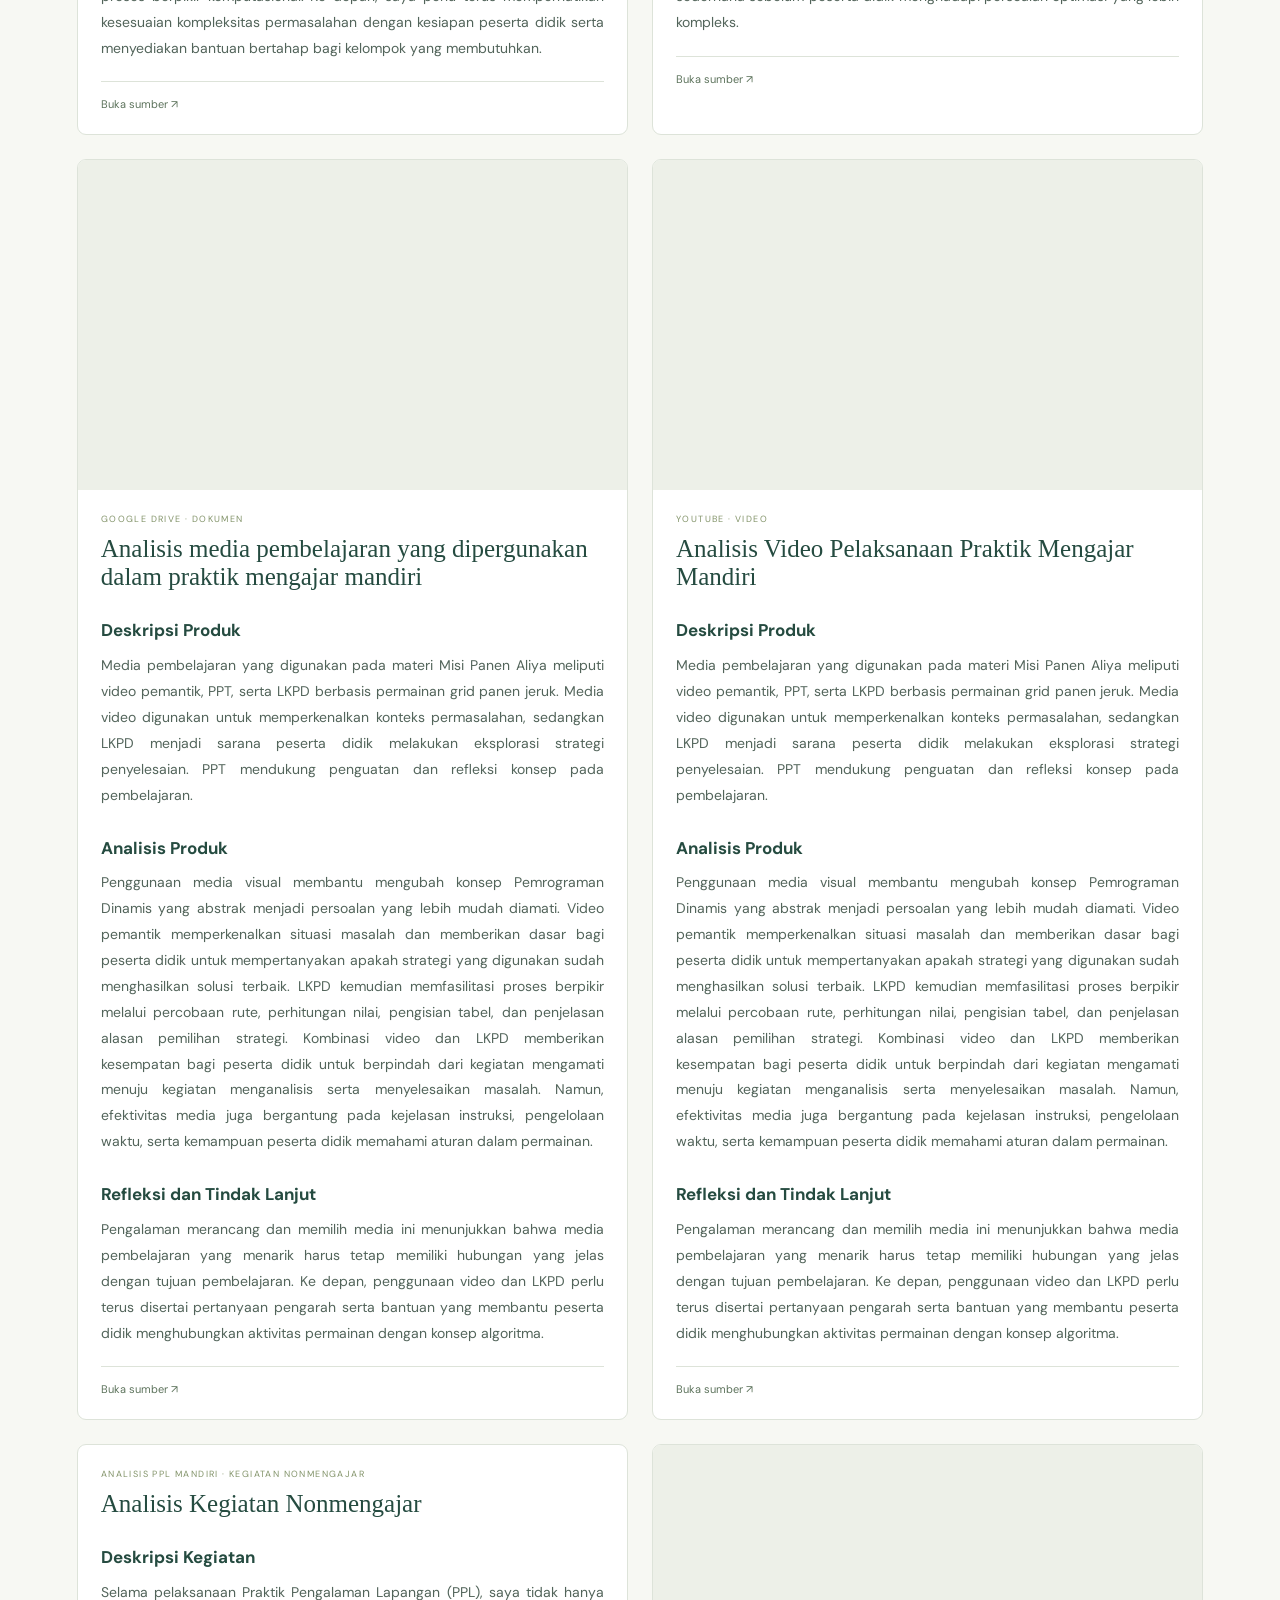
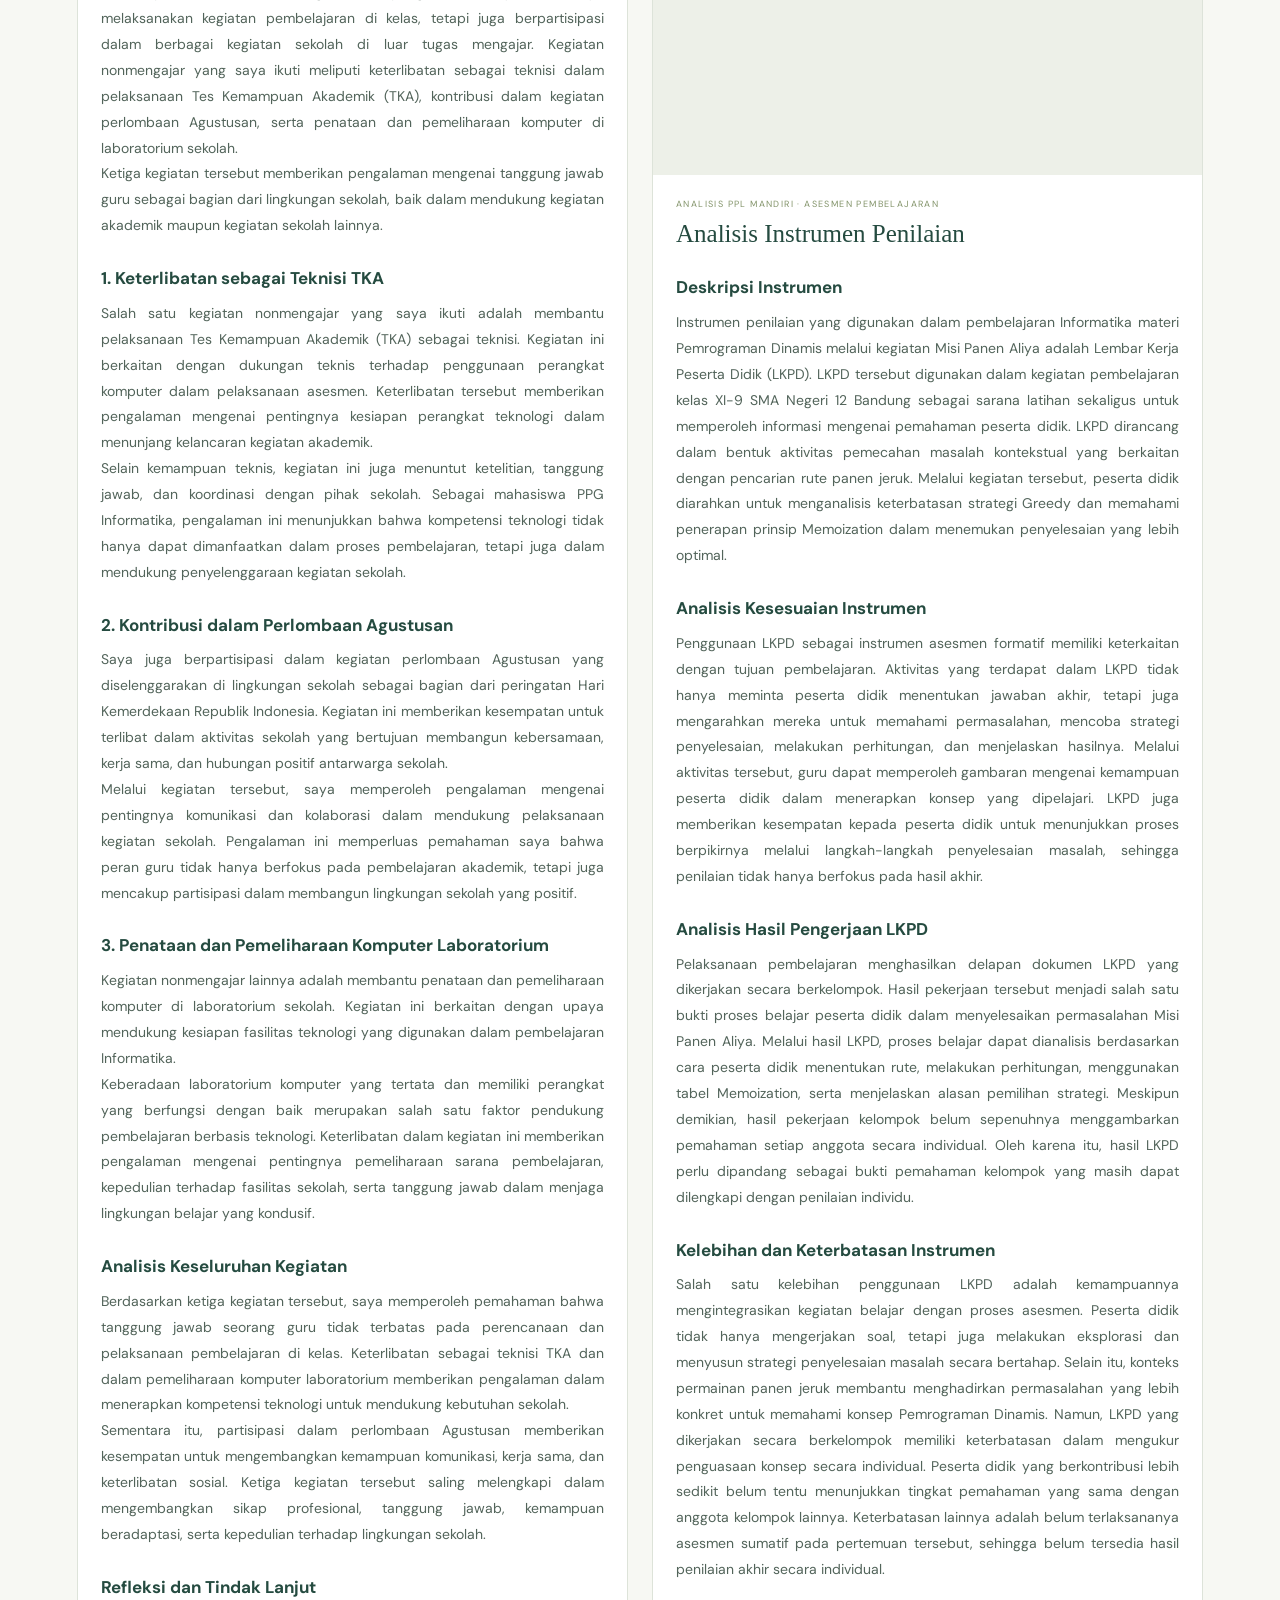
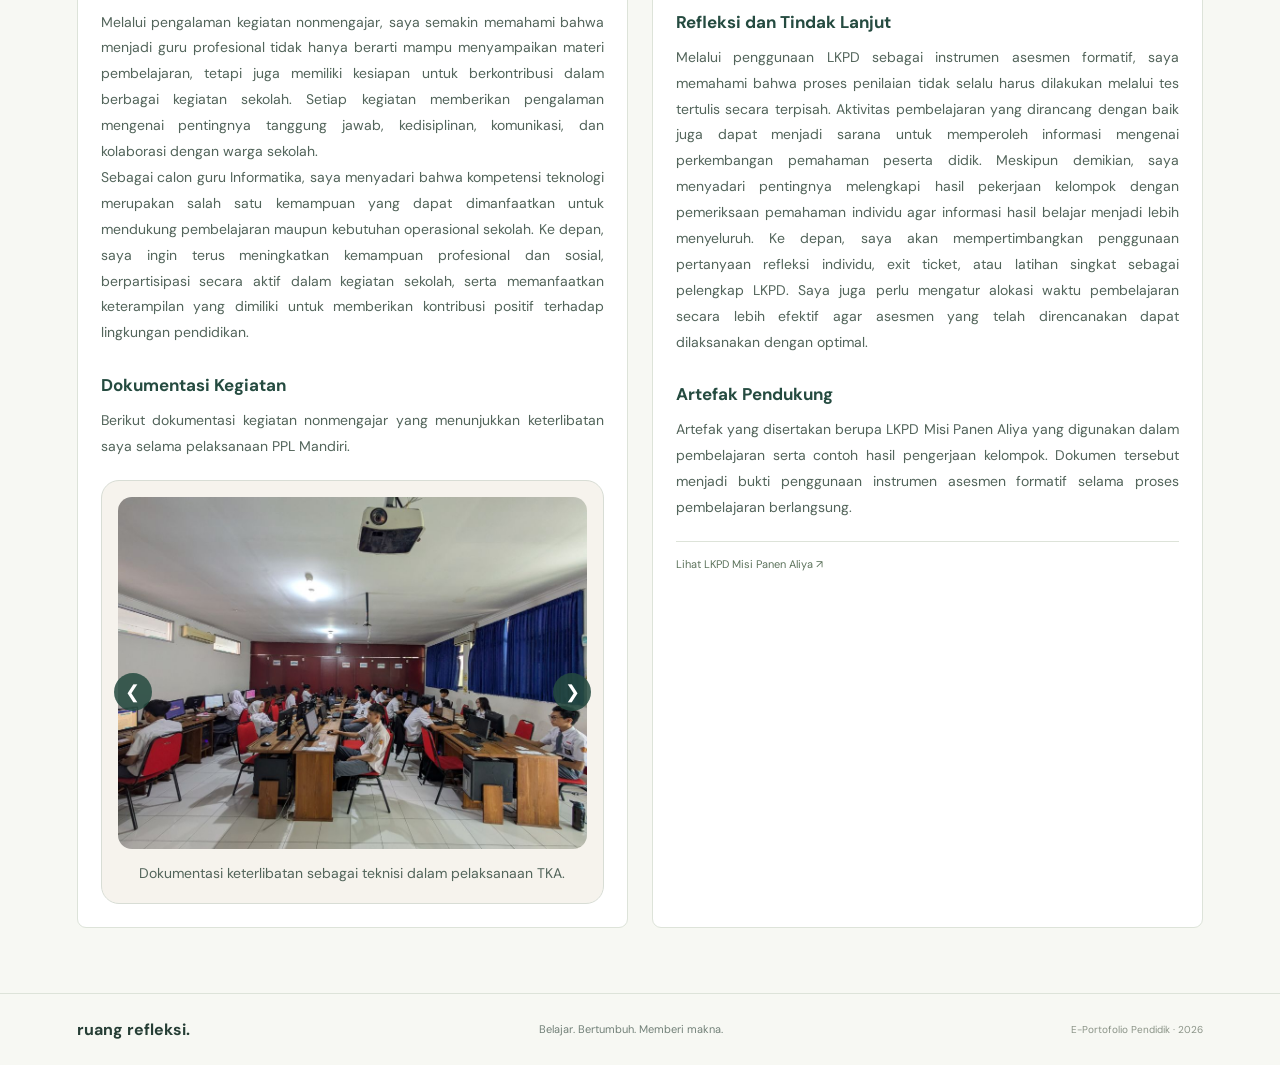
==== commit 878a1395: "Add files via upload" ====
--- a/analisis-artefak.html
+++ b/analisis-artefak.html
@@ -527,9 +527,6 @@
    <span>
     E-Portofolio Pendidik · 2026
    </span>
-   <a class="text-link" href="PANDUAN.html">
-    Panduan edit
-   </a>
   </footer>
   <script defer="True" src="assets/js/main.js">
   </script>
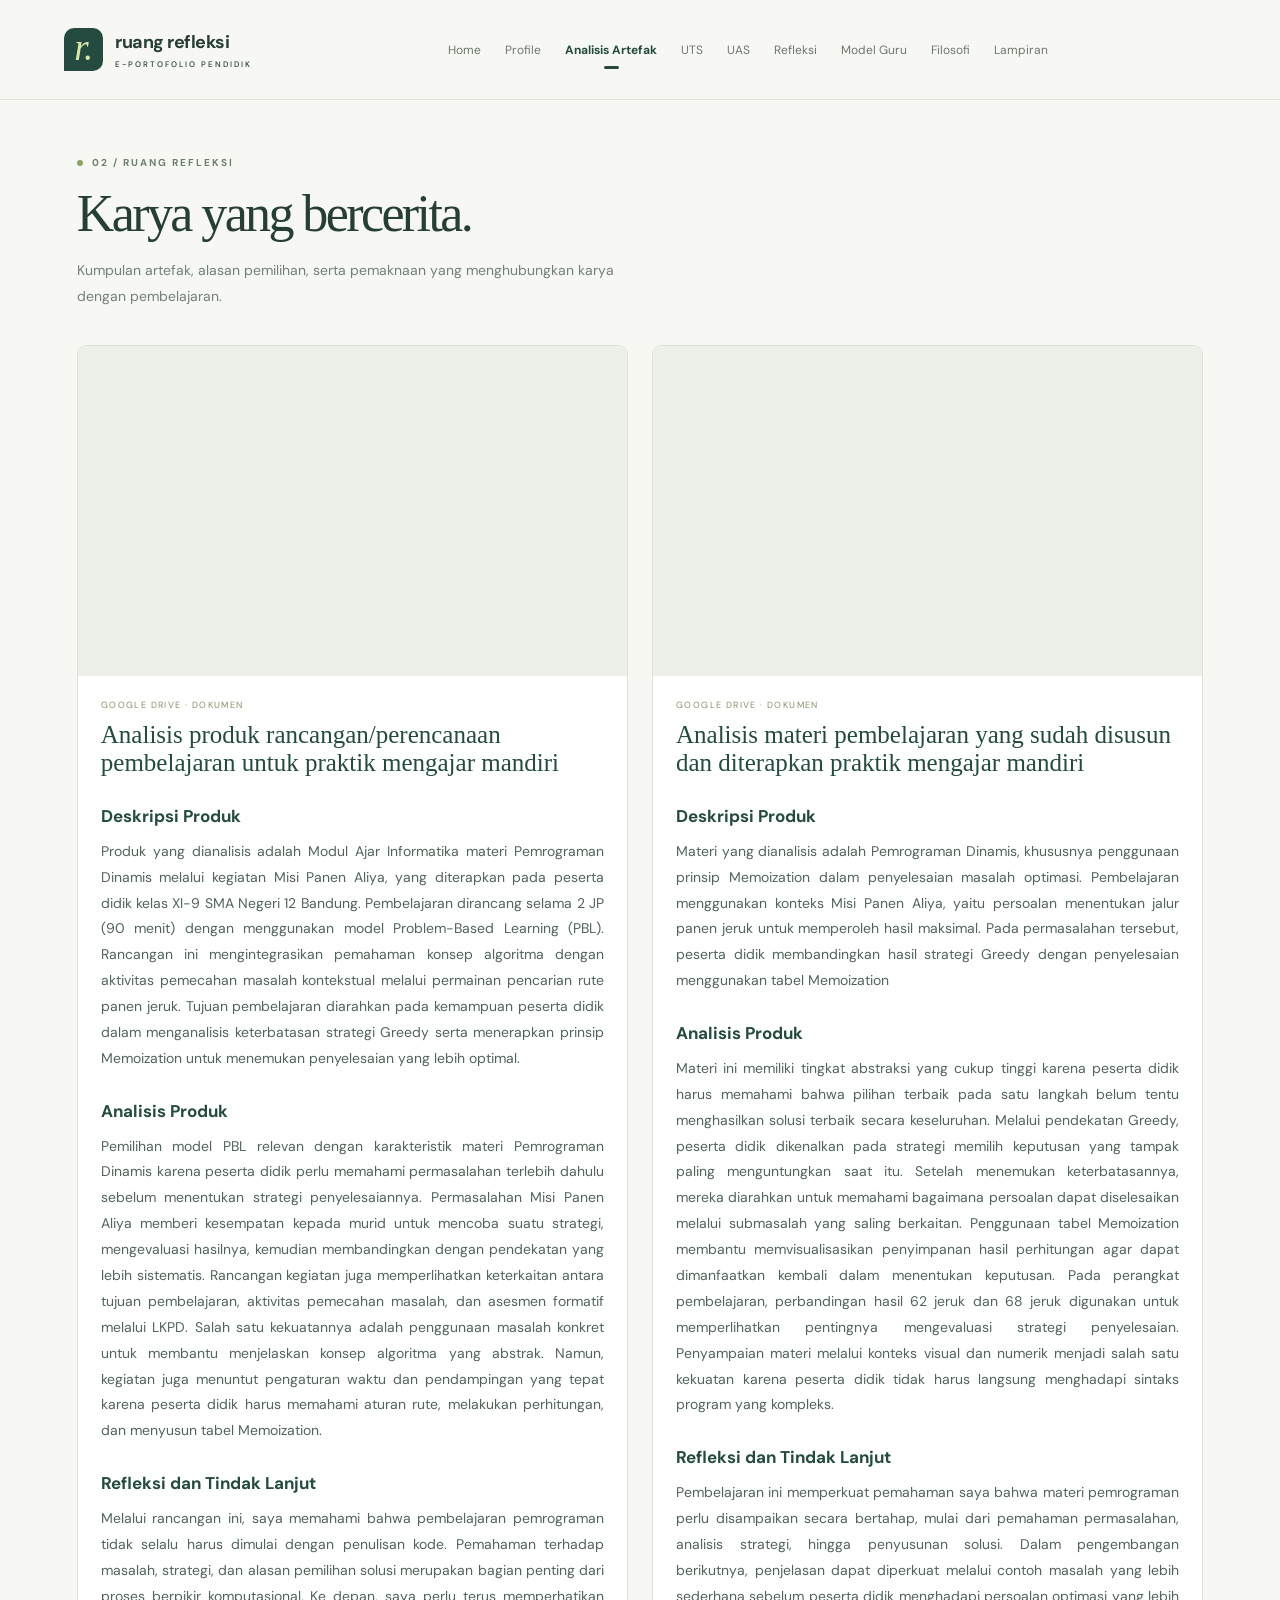
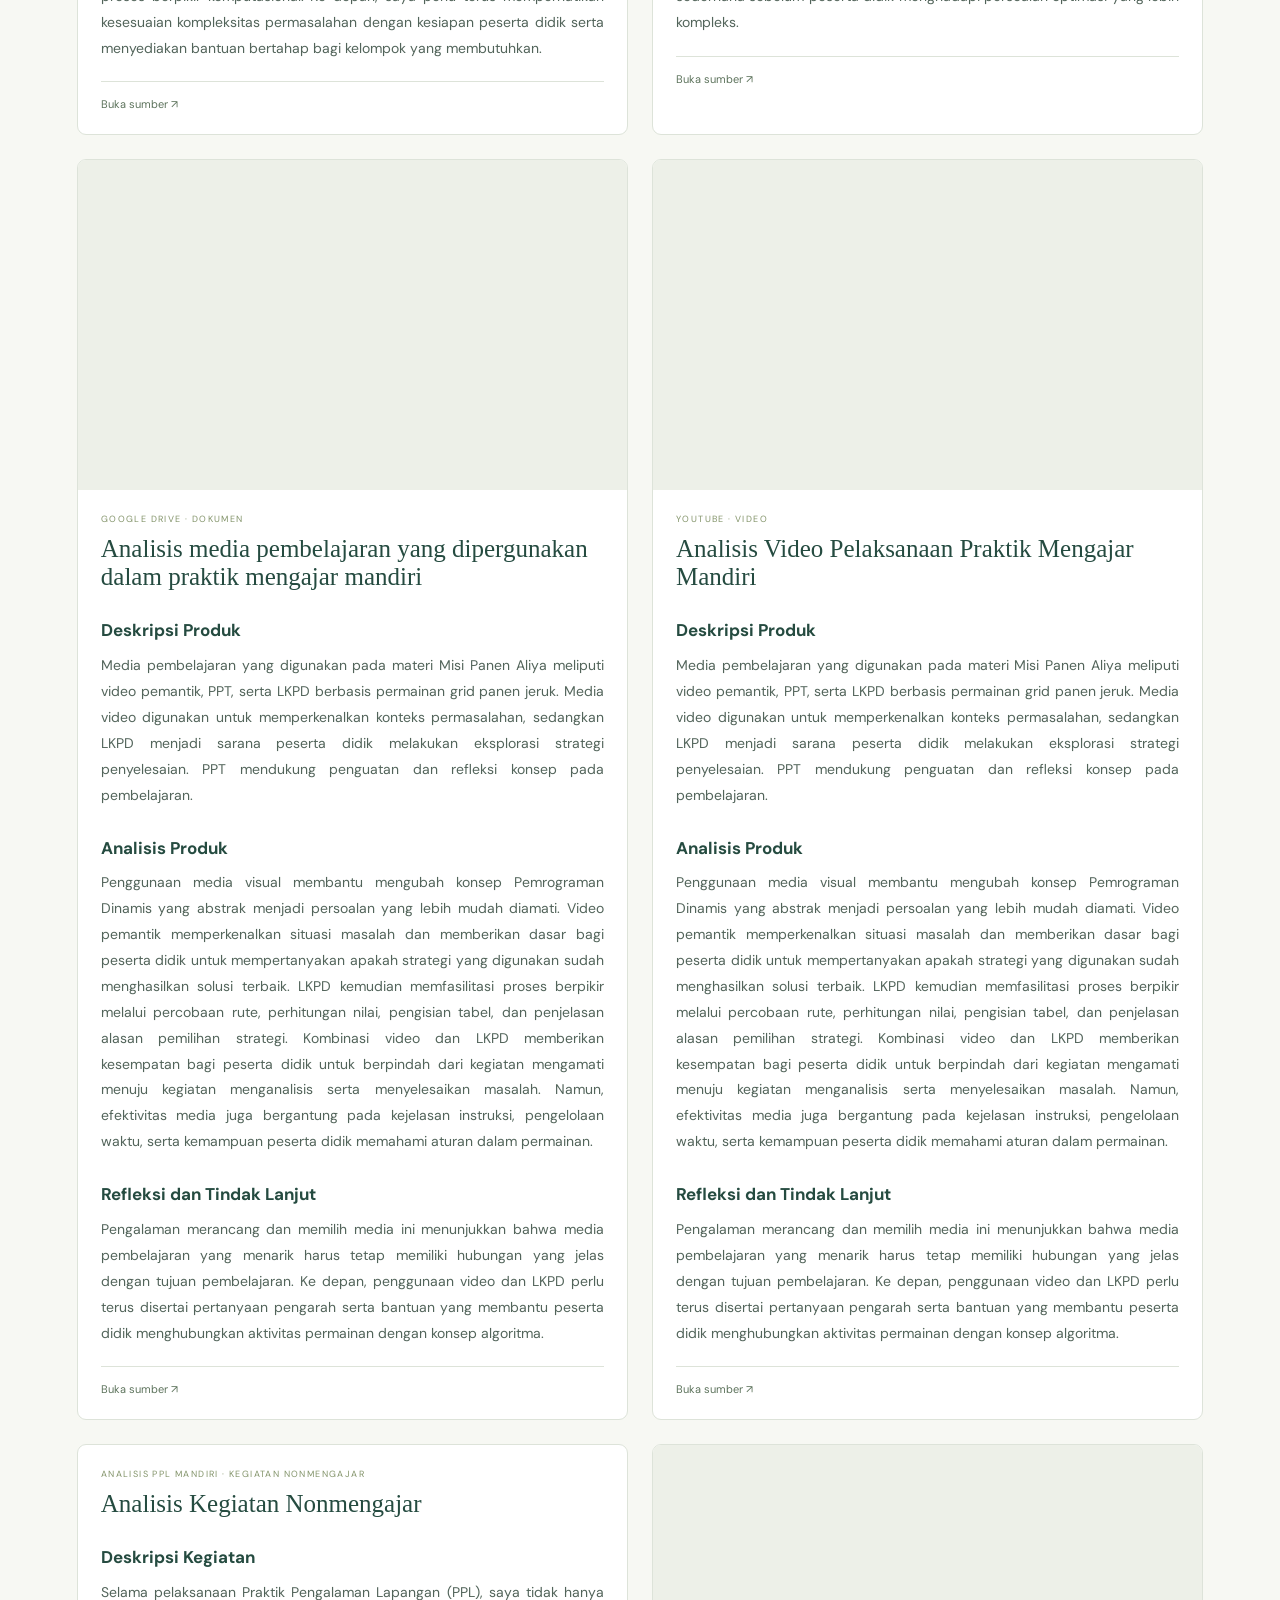
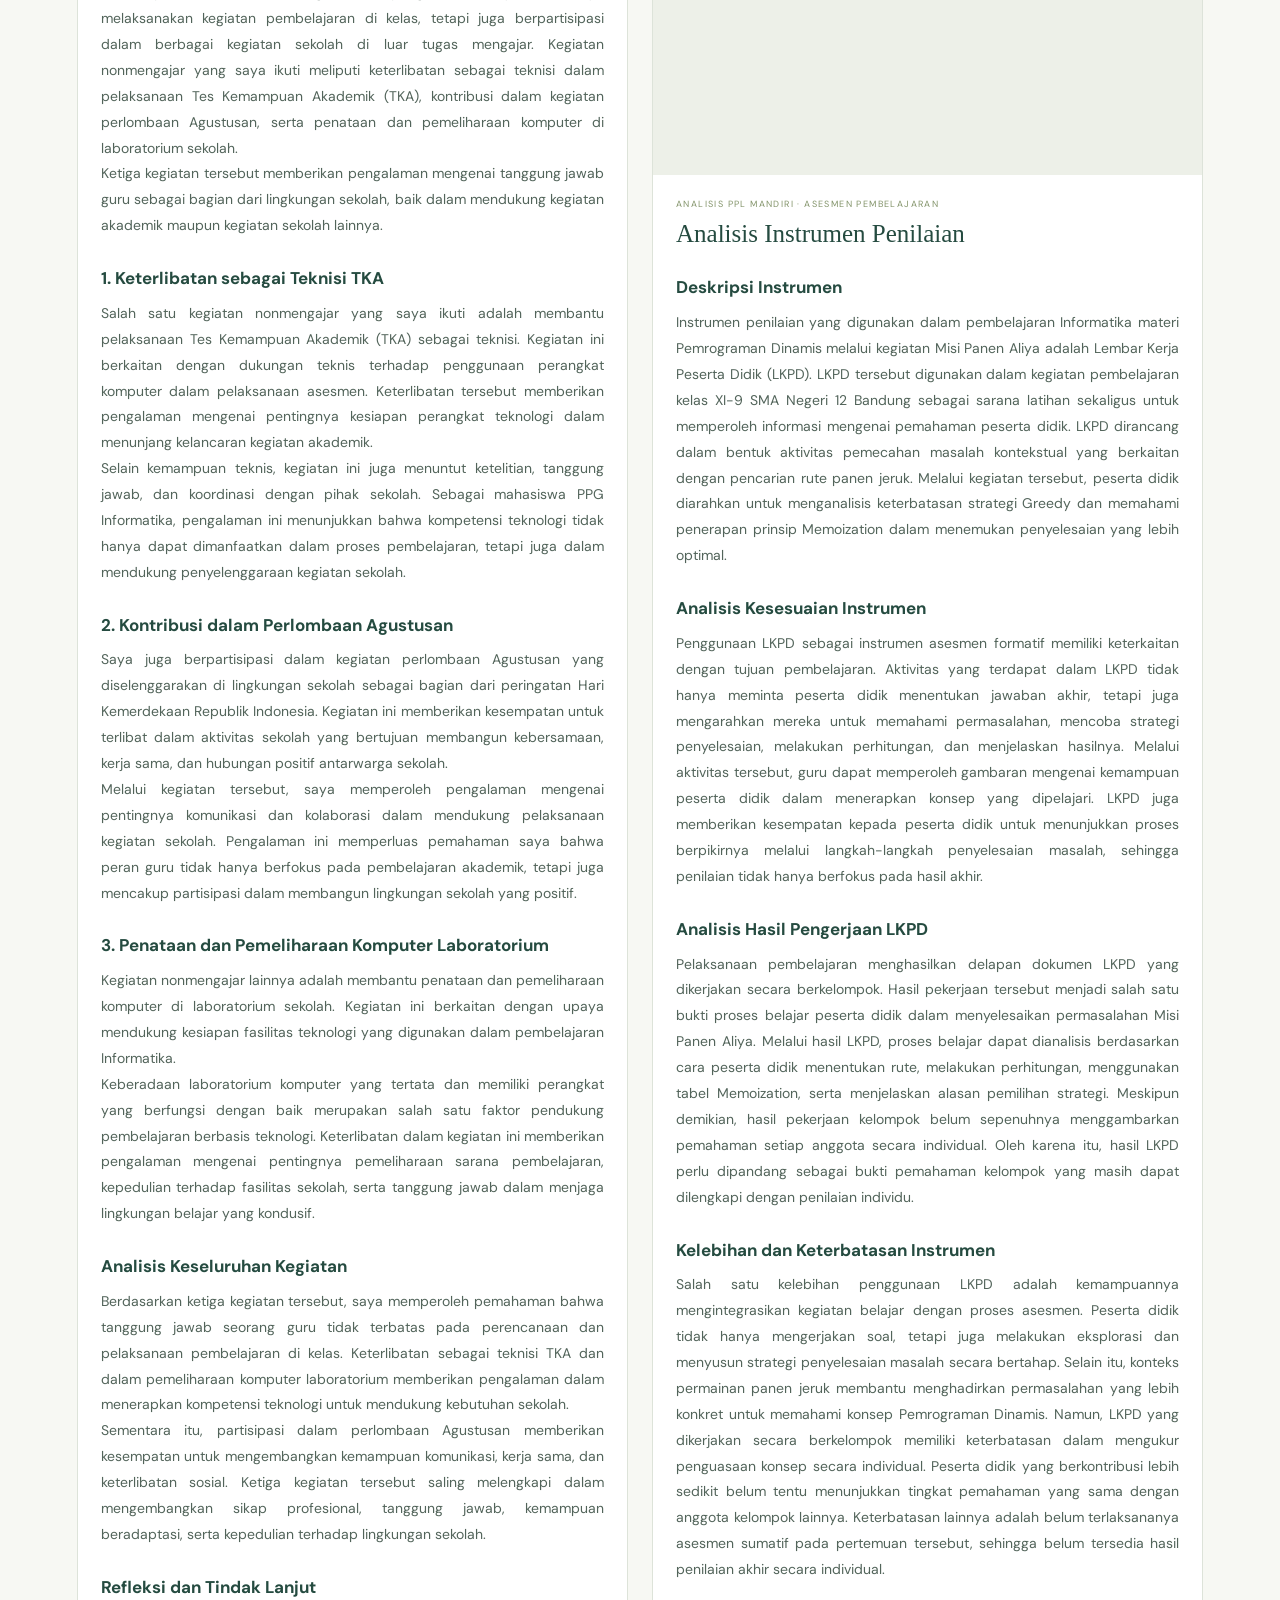
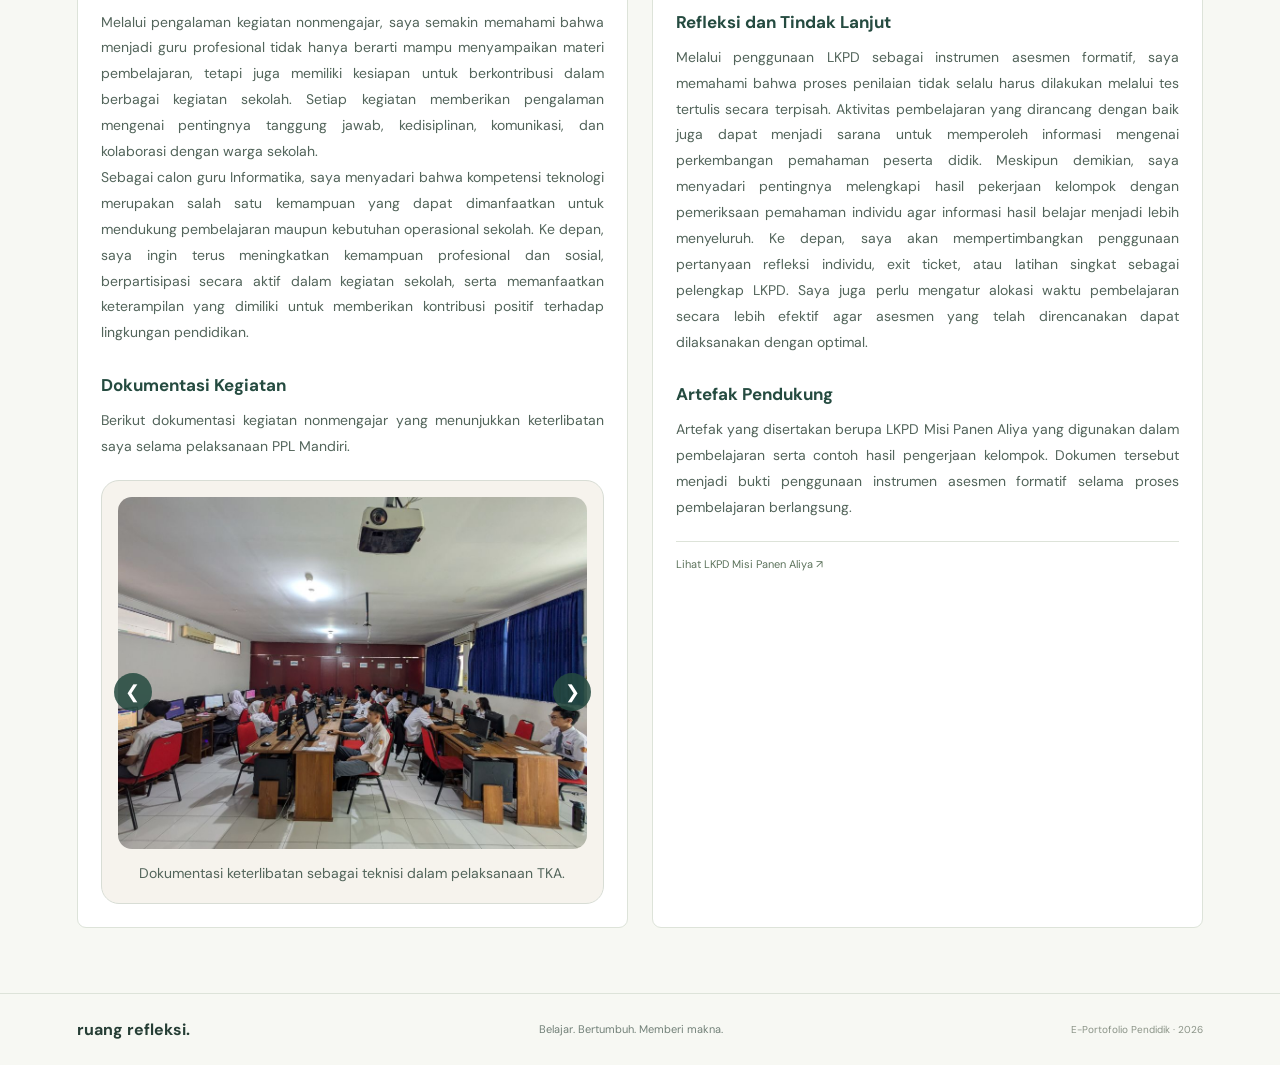
==== commit b07bad29: "Add files via upload" ====
--- a/analisis-artefak.html
+++ b/analisis-artefak.html
@@ -38,6 +38,12 @@
     <a aria-current="page" class="active" href="analisis-artefak.html">
      Analisis Artefak
     </a>
+    <a href="uts.html">
+     UTS
+    </a>
+    <a href="uas.html">
+     UAS
+    </a>
     <a href="refleksi.html">
      Refleksi
     </a>
--- a/assets/css/style.css
+++ b/assets/css/style.css
@@ -141,4 +141,265 @@
     color: #254b40;
     margin-bottom: 18px;
 }
-
+    /* Gaya khusus halaman UTS. Tidak mengubah halaman lain. */
+    .uts-content { max-width: 1050px; }
+    .uts-section { padding: 30px 0; border-top: 1px solid var(--line); }
+    .uts-number { font-size: 10px; color: #829369; letter-spacing: 1.7px; font-weight: 700; }
+    .uts-section h2 { font: 30px Georgia, serif; color: #254b40; margin: 12px 0 18px; }
+    .uts-section h3 { font-size: 16px; color: #254b40; margin: 23px 0 10px; }
+    .uts-section p { text-align: justify; white-space: normal; line-height: 1.9; color: #52645a; margin: 0 0 15px; }
+
+    .uts-frames { display: grid; grid-template-columns: minmax(0, 1fr); gap: 18px; margin-top: 24px; }
+    .uts-art { min-width: 0; padding: 20px; border: 1px solid var(--line); border-radius: 10px; background: #fffef9; }
+    .uts-art strong { display: block; color: #254b40; font-size: 15px; margin-bottom: 10px; }
+    .uts-art .uts-art-note { font-size: 12px; color: #728078; margin-bottom: 14px; }
+    .uts-art .uts-empty { padding: 25px; border-radius: 8px; background: #f2f5ed; color: #728078; font-size: 12px; text-align: center; }
+    .uts-art .uts-drive-frame { display: none; width: 100%; height: 500px; border: 0; border-radius: 8px; background: #edf1eb; }
+    .uts-art.loaded .uts-drive-frame { display: block; }
+    .uts-art.loaded .uts-empty { display: none; }
+
+    /* Website Coding Clinic ditampilkan langsung, tanpa Google Drive. */
+    .uts-media-actions { display: flex; gap: 12px; flex-wrap: wrap; margin: 14px 0 16px; }
+    .uts-media-actions a { display: inline-flex; align-items: center; padding: 10px 15px; border: 1px solid #cbd5c9; border-radius: 7px; color: #254b40; font-size: 12px; font-weight: 700; text-decoration: none; }
+    .uts-media-actions a:hover { background: #edf2e7; }
+    .uts-art .uts-interactive-frame { display: block; width: 100%; height: 730px; border: 1px solid var(--line); border-radius: 9px; background: #fff; }
+    .uts-video-note { padding: 16px 20px; border-left: 3px solid #92a875; border-radius: 0 8px 8px 0; background: #edf2e7; }
+
+    @media (max-width: 650px) {
+      .uts-section h2 { font-size: 26px; }
+      .uts-art { padding: 14px; }
+      .uts-art .uts-drive-frame { height: 380px; }
+      .uts-art .uts-interactive-frame { height: 650px; }
+    }
+    
+/* ============================================
+   HALAMAN UAS - RUANG REFLEKSI
+   SIKLUS 2, 3, DAN 4
+   ============================================ */
+
+/* KONTEN UTAMA */
+
+body[data-page="uas"] .uas-content {
+    max-width: 1050px;
+}
+
+body[data-page="uas"] .uas-section {
+    padding: 35px 0;
+    border-top: 1px solid var(--line);
+    scroll-margin-top: 100px;
+}
+
+body[data-page="uas"] .uas-number {
+    display: block;
+    font-size: 10px;
+    color: #829369;
+    letter-spacing: 1.7px;
+    font-weight: 700;
+}
+
+body[data-page="uas"] .uas-section h2 {
+    font: 30px Georgia, serif;
+    color: #254b40;
+    margin: 12px 0 20px;
+}
+
+body[data-page="uas"] .uas-section h3 {
+    font-size: 16px;
+    color: #254b40;
+    margin: 25px 0 12px;
+}
+
+body[data-page="uas"] .uas-section p {
+    color: #52645a;
+    line-height: 1.9;
+    text-align: justify;
+    white-space: normal;
+    margin: 0 0 16px;
+}
+
+/* NAVIGASI ANTARSIKLUS */
+
+body[data-page="uas"] .uas-navigation {
+    display: grid;
+    grid-template-columns: repeat(3, minmax(0, 1fr));
+    gap: 16px;
+    margin: 15px 0 35px;
+}
+
+body[data-page="uas"] .uas-navigation a {
+    display: flex;
+    flex-direction: column;
+    gap: 8px;
+    min-width: 0;
+    padding: 22px;
+    border: 1px solid var(--line);
+    border-radius: 10px;
+    background: #fffef9;
+    text-decoration: none;
+    transition: background 0.2s ease, transform 0.2s ease;
+}
+
+body[data-page="uas"] .uas-navigation a:hover {
+    background: #edf2e7;
+    transform: translateY(-3px);
+}
+
+body[data-page="uas"] .uas-navigation span {
+    font-size: 10px;
+    font-weight: 700;
+    letter-spacing: 1.2px;
+    color: #829369;
+}
+
+body[data-page="uas"] .uas-navigation strong {
+    font: 23px Georgia, serif;
+    color: #254b40;
+}
+
+body[data-page="uas"] .uas-navigation small {
+    font-size: 12px;
+    color: #728078;
+    line-height: 1.6;
+}
+
+/* KARTU ARTEFAK */
+
+body[data-page="uas"] .uas-frames {
+    display: grid;
+    grid-template-columns: minmax(0, 1fr);
+    gap: 18px;
+    margin-top: 24px;
+}
+
+body[data-page="uas"] .uas-art {
+    min-width: 0;
+    padding: 20px;
+    border: 1px solid var(--line);
+    border-radius: 10px;
+    background: #fffef9;
+}
+
+body[data-page="uas"] .uas-art strong {
+    display: block;
+    font-size: 15px;
+    color: #254b40;
+    margin-bottom: 10px;
+}
+
+body[data-page="uas"] .uas-art .uas-art-note {
+    font-size: 12px;
+    color: #728078;
+    margin-bottom: 14px;
+}
+
+body[data-page="uas"] .uas-empty {
+    padding: 26px;
+    border-radius: 8px;
+    background: #f2f5ed;
+    color: #728078;
+    font-size: 12px;
+    text-align: center;
+    line-height: 1.7;
+}
+
+/* PREVIEW GOOGLE DRIVE */
+
+body[data-page="uas"] .uas-art .uas-drive-frame {
+    display: none;
+    width: 100%;
+    height: 520px;
+    border: 0;
+    border-radius: 8px;
+    background: #edf1eb;
+}
+
+body[data-page="uas"] .uas-art.loaded .uas-drive-frame {
+    display: block;
+}
+
+body[data-page="uas"] .uas-art.loaded .uas-empty {
+    display: none;
+}
+
+/* VIDEO PEMBELAJARAN SIKLUS 4 */
+
+body[data-page="uas"] .uas-video {
+    margin-top: 30px;
+    padding: 24px;
+    border: 1px solid var(--line);
+    border-radius: 10px;
+    background: #fffef9;
+}
+
+body[data-page="uas"] .uas-video h3 {
+    margin-top: 0;
+}
+
+body[data-page="uas"] #uas-video-container iframe,
+body[data-page="uas"] #uas-video-container video {
+    display: block;
+    width: 100%;
+    aspect-ratio: 16 / 9;
+    border: 0;
+    border-radius: 9px;
+    background: #edf1eb;
+}
+
+/* RESPONSIVE */
+
+@media (max-width: 800px) {
+    body[data-page="uas"] .uas-navigation {
+        grid-template-columns: 1fr;
+    }
+}
+
+@media (max-width: 650px) {
+    body[data-page="uas"] .uas-section h2 {
+        font-size: 26px;
+    }
+
+    body[data-page="uas"] .uas-art {
+        padding: 14px;
+    }
+
+    body[data-page="uas"] .uas-art .uas-drive-frame {
+        height: 380px;
+    }
+
+    body[data-page="uas"] .uas-video {
+        padding: 15px;
+    }
+}
+
+/* TOMBOL AKSES MEDIA PPT UAS */
+
+body[data-page="uas"] .uas-media-actions {
+    display: flex;
+    flex-wrap: wrap;
+    gap: 10px;
+    margin-top: 15px;
+}
+
+body[data-page="uas"] .uas-media-actions a,
+body[data-page="uas"] .uas-open-video {
+    display: inline-flex;
+    align-items: center;
+    padding: 10px 15px;
+    border: 1px solid #cbd5c9;
+    border-radius: 7px;
+    background: #edf2e7;
+    color: #254b40;
+    font-size: 12px;
+    font-weight: 700;
+    text-decoration: none;
+}
+
+body[data-page="uas"] .uas-media-actions a:hover,
+body[data-page="uas"] .uas-open-video:hover {
+    background: #dce8d6;
+}
+
+body[data-page="uas"] .uas-open-video {
+    margin-top: 14px;
+}
+
